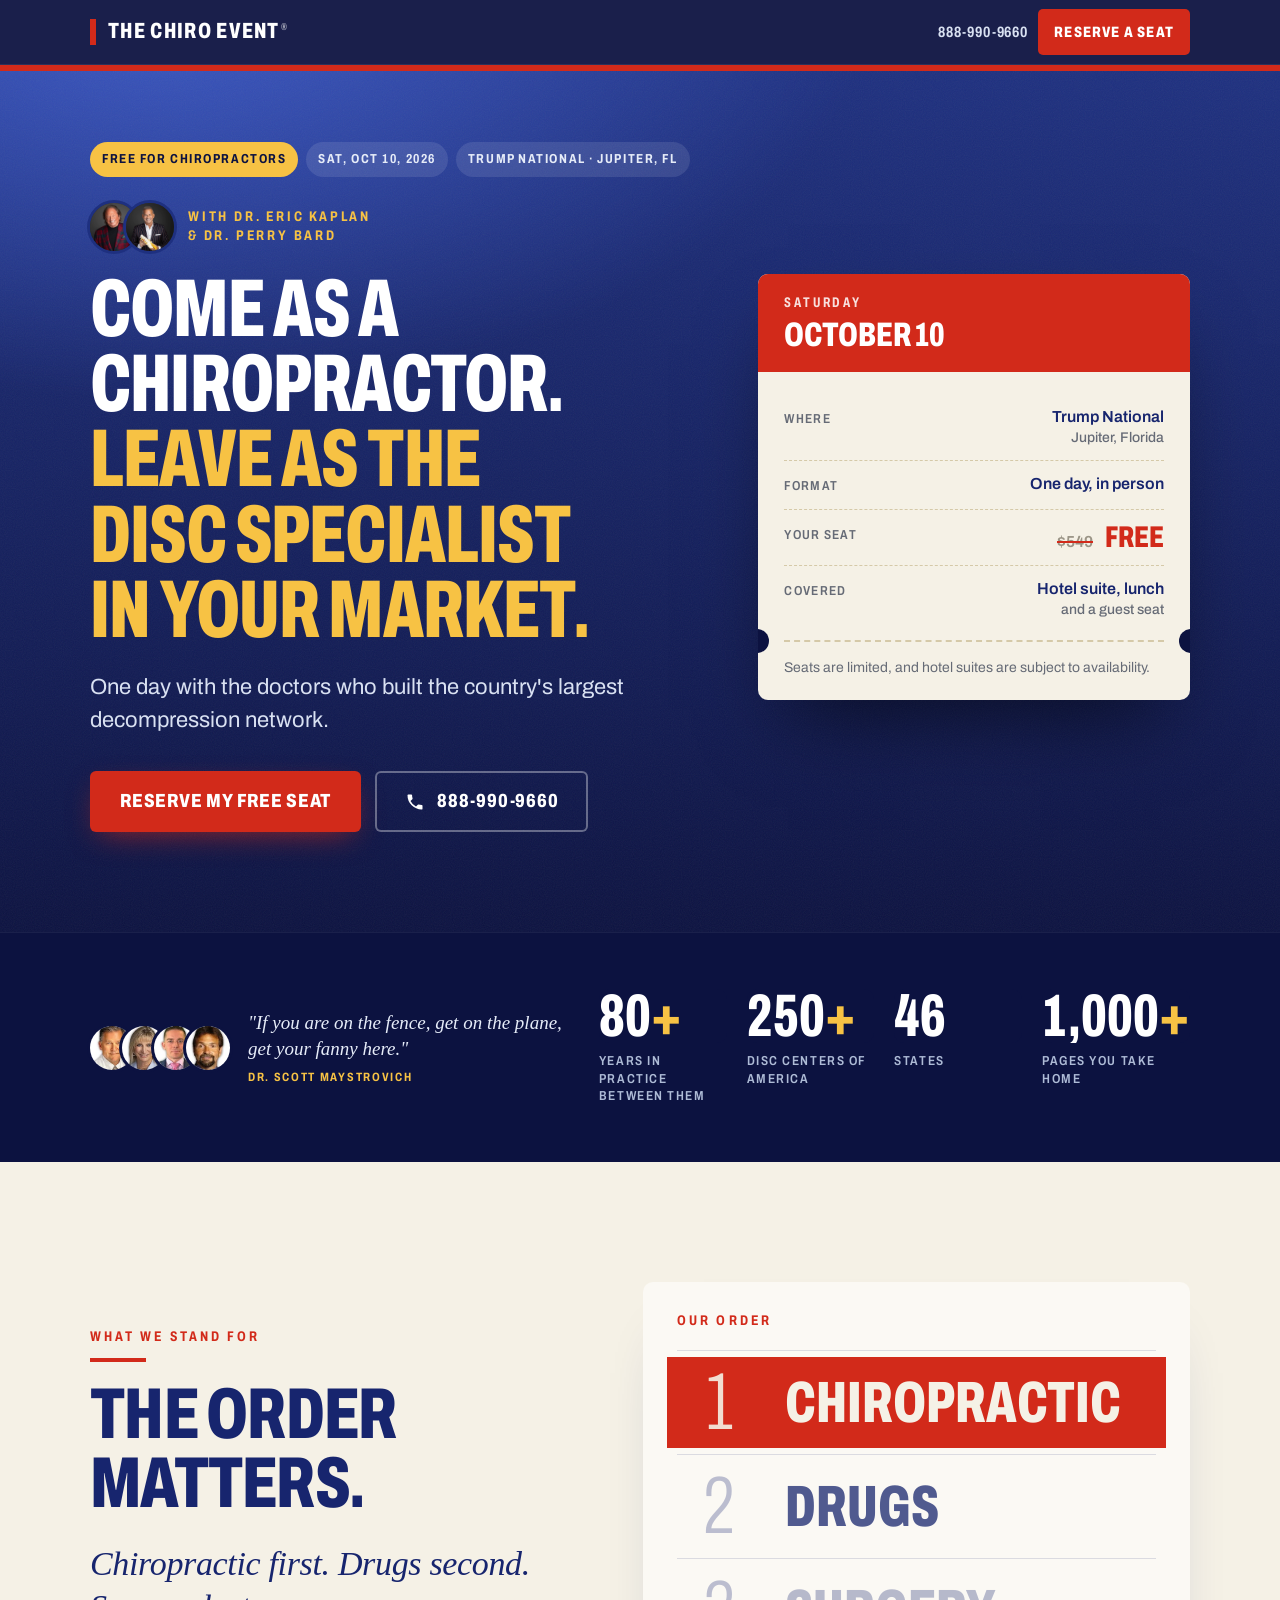
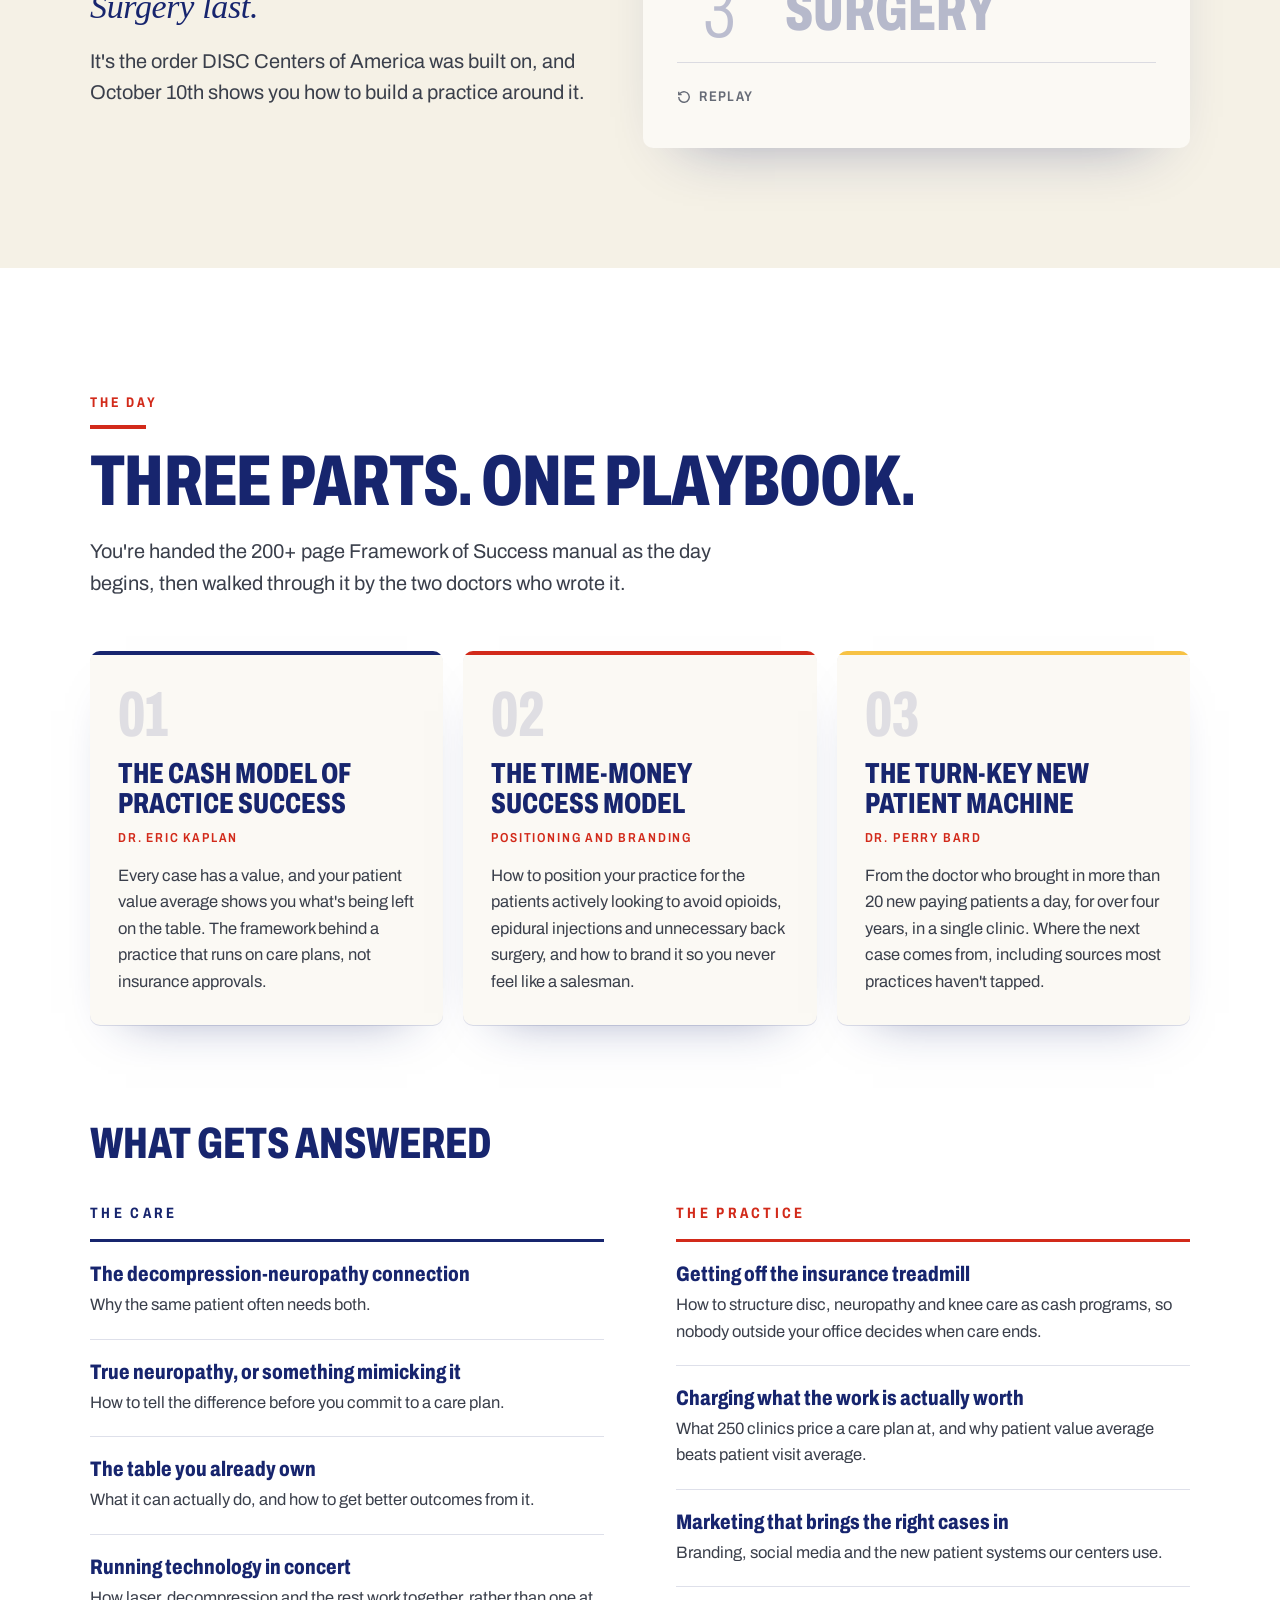
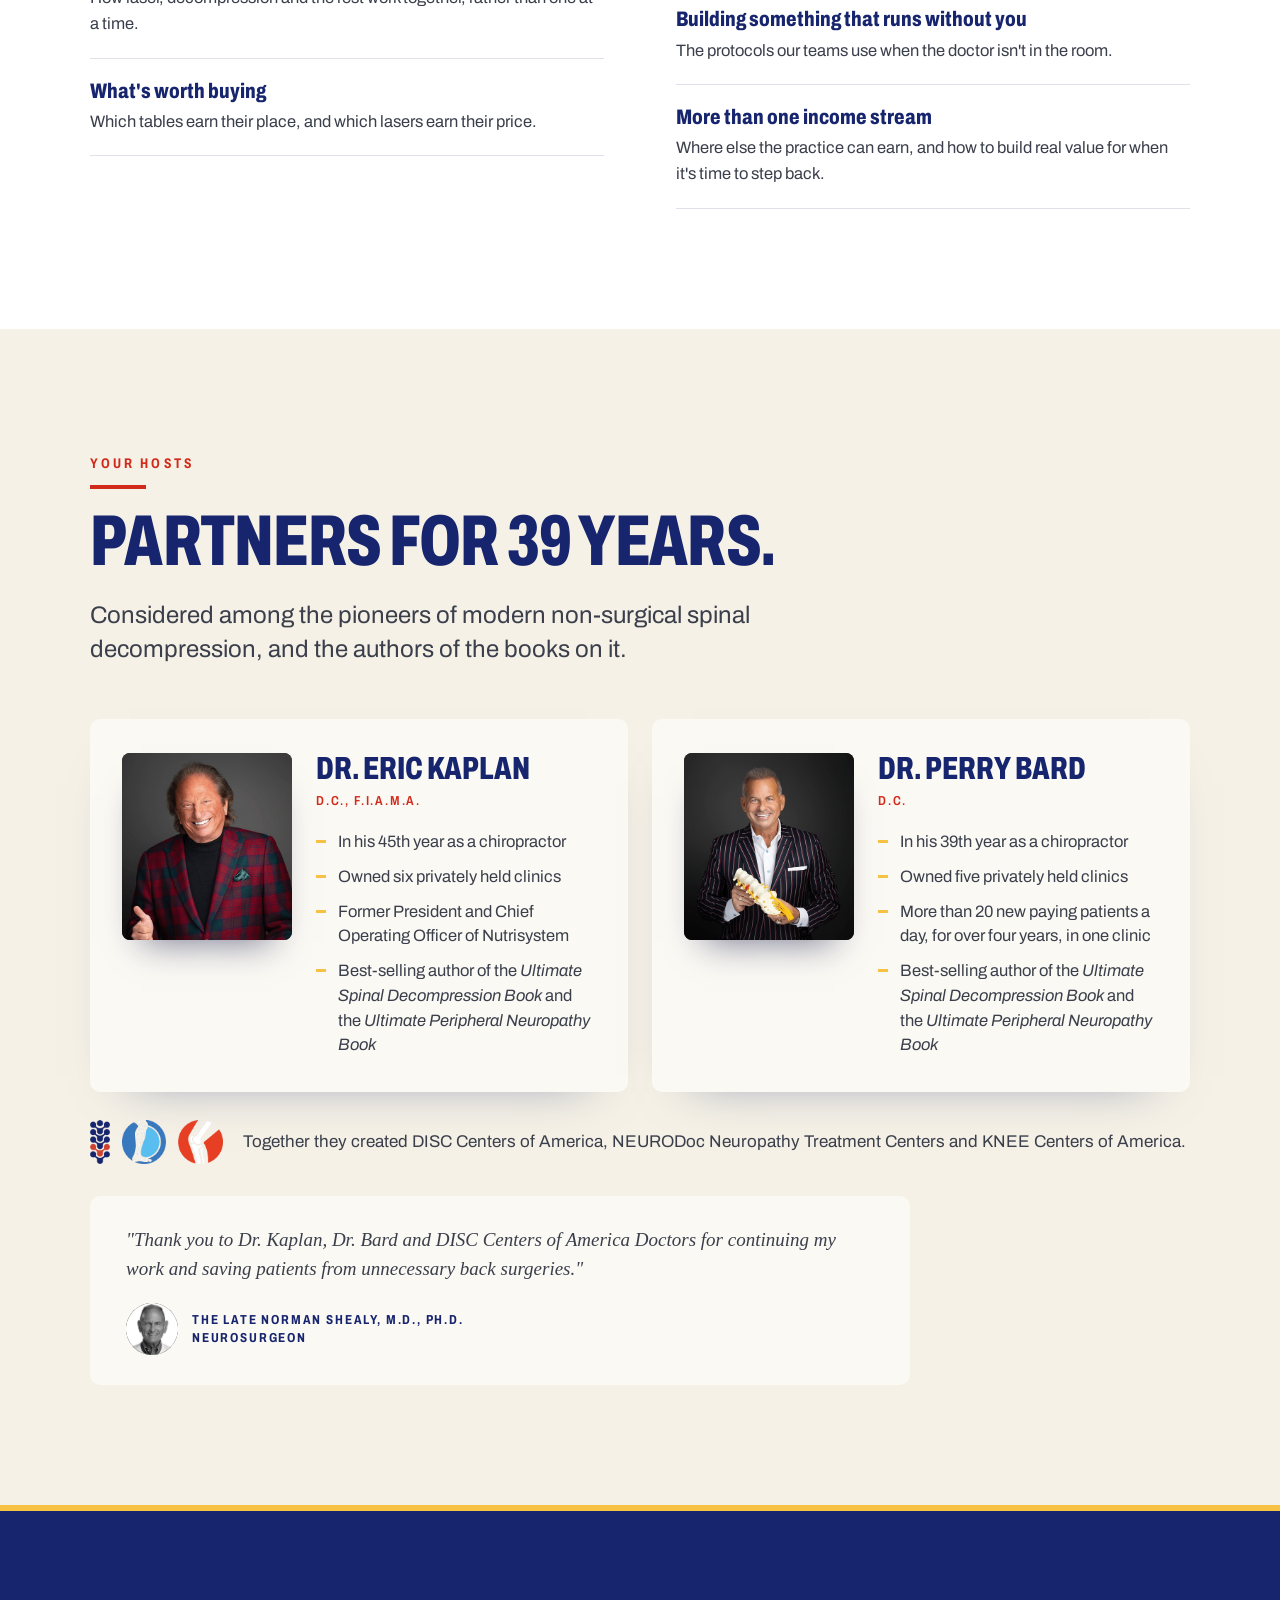
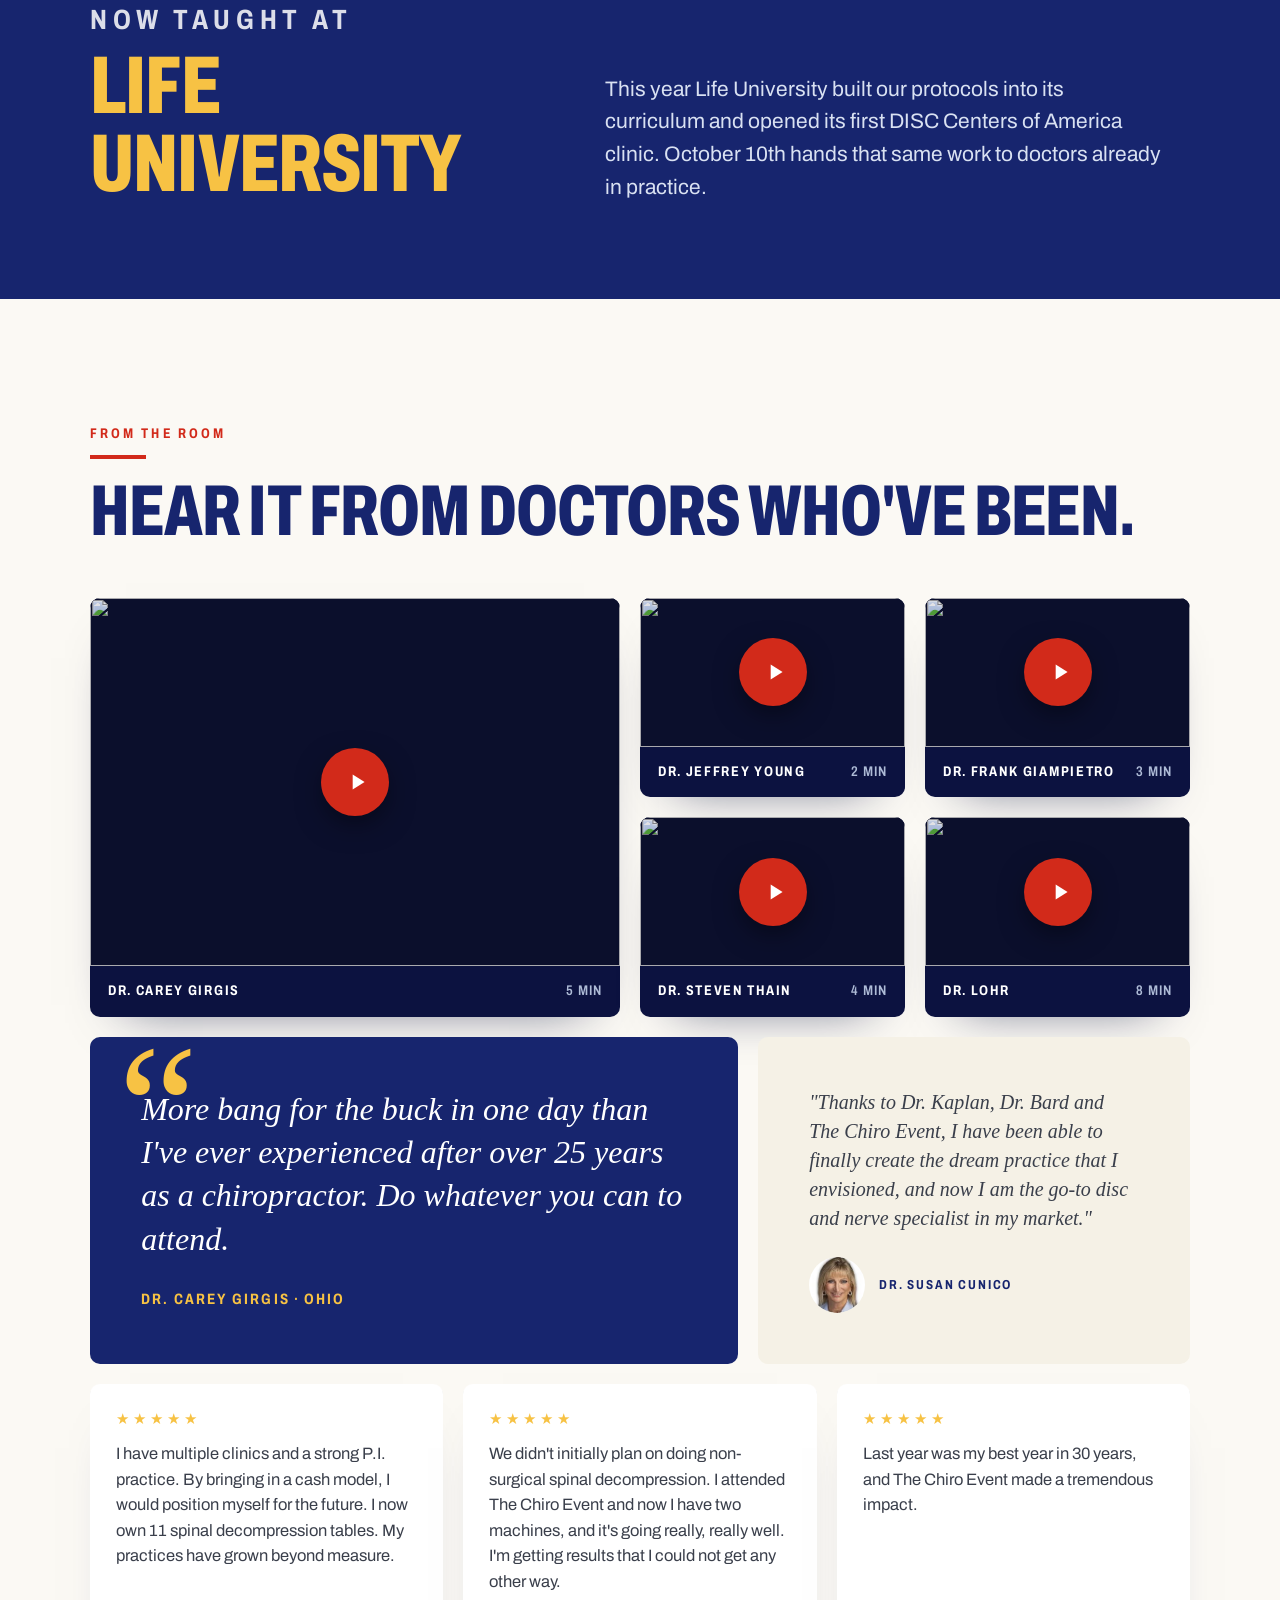
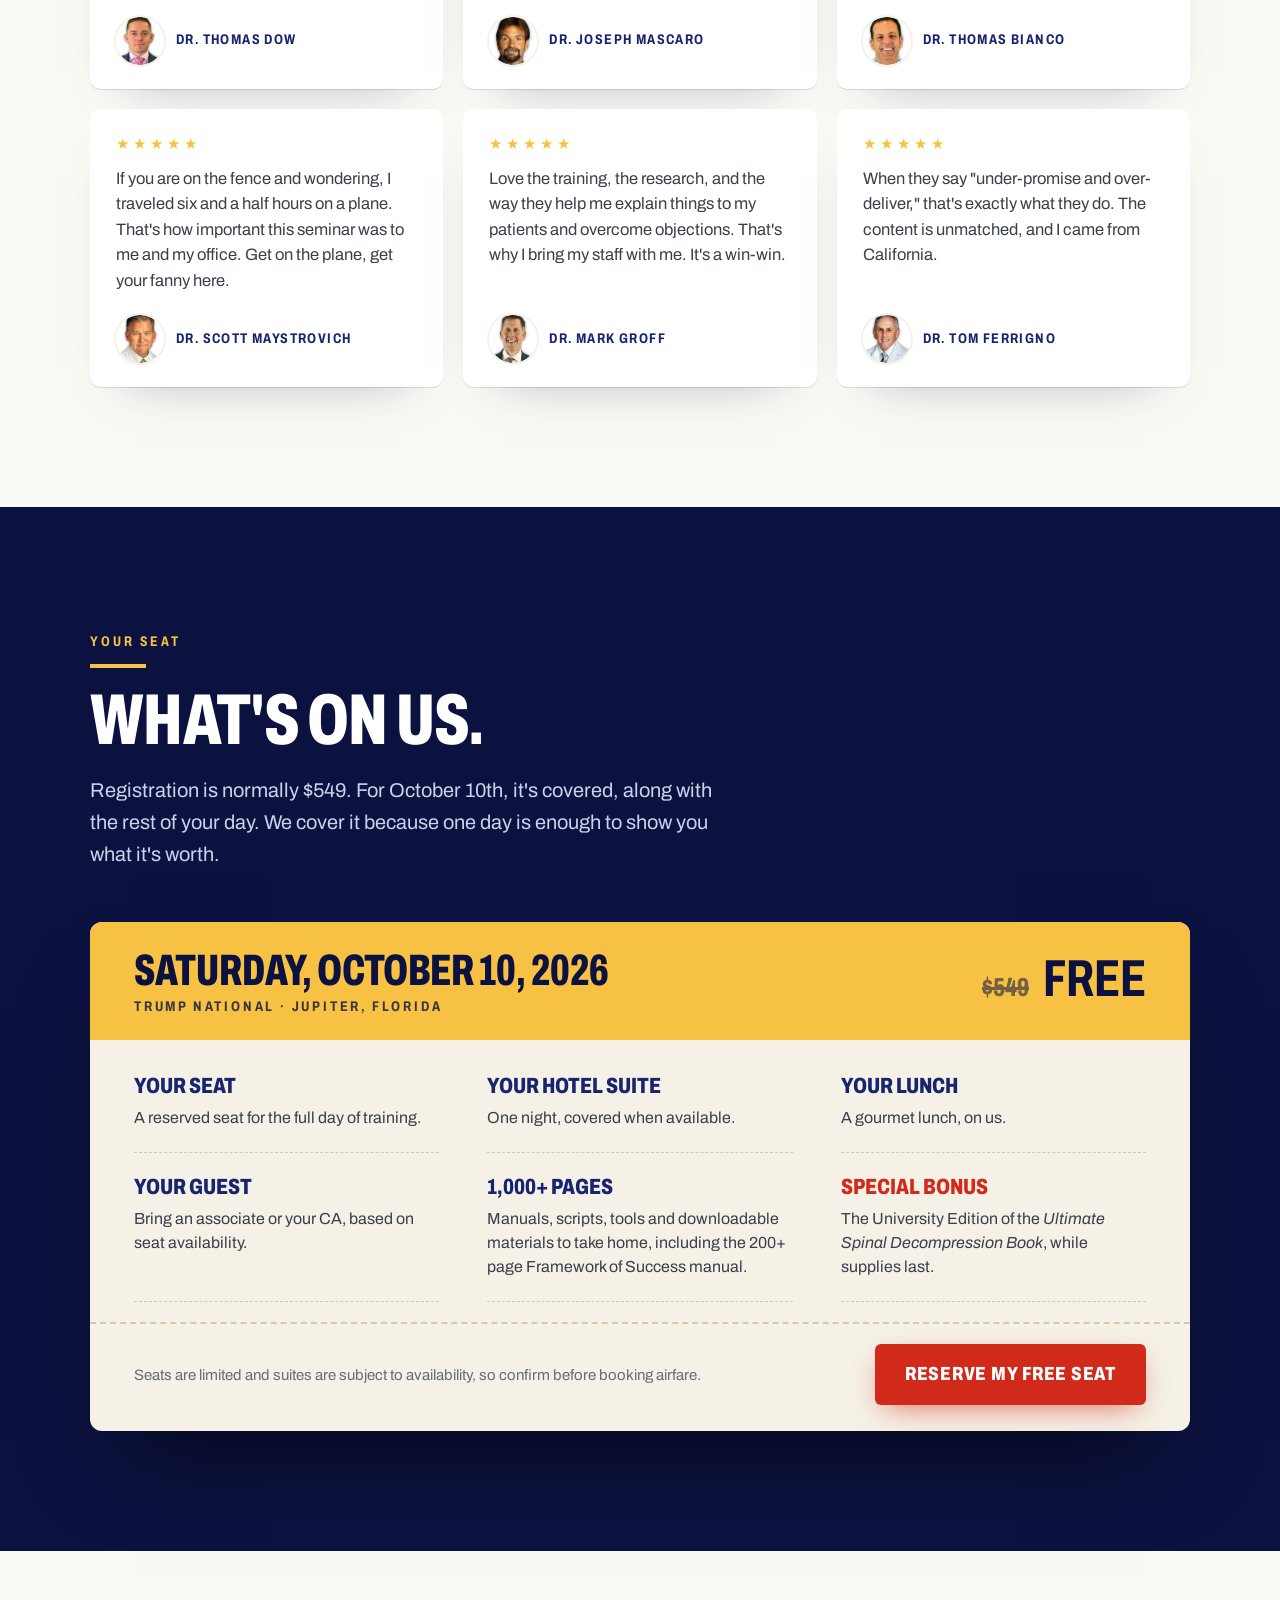
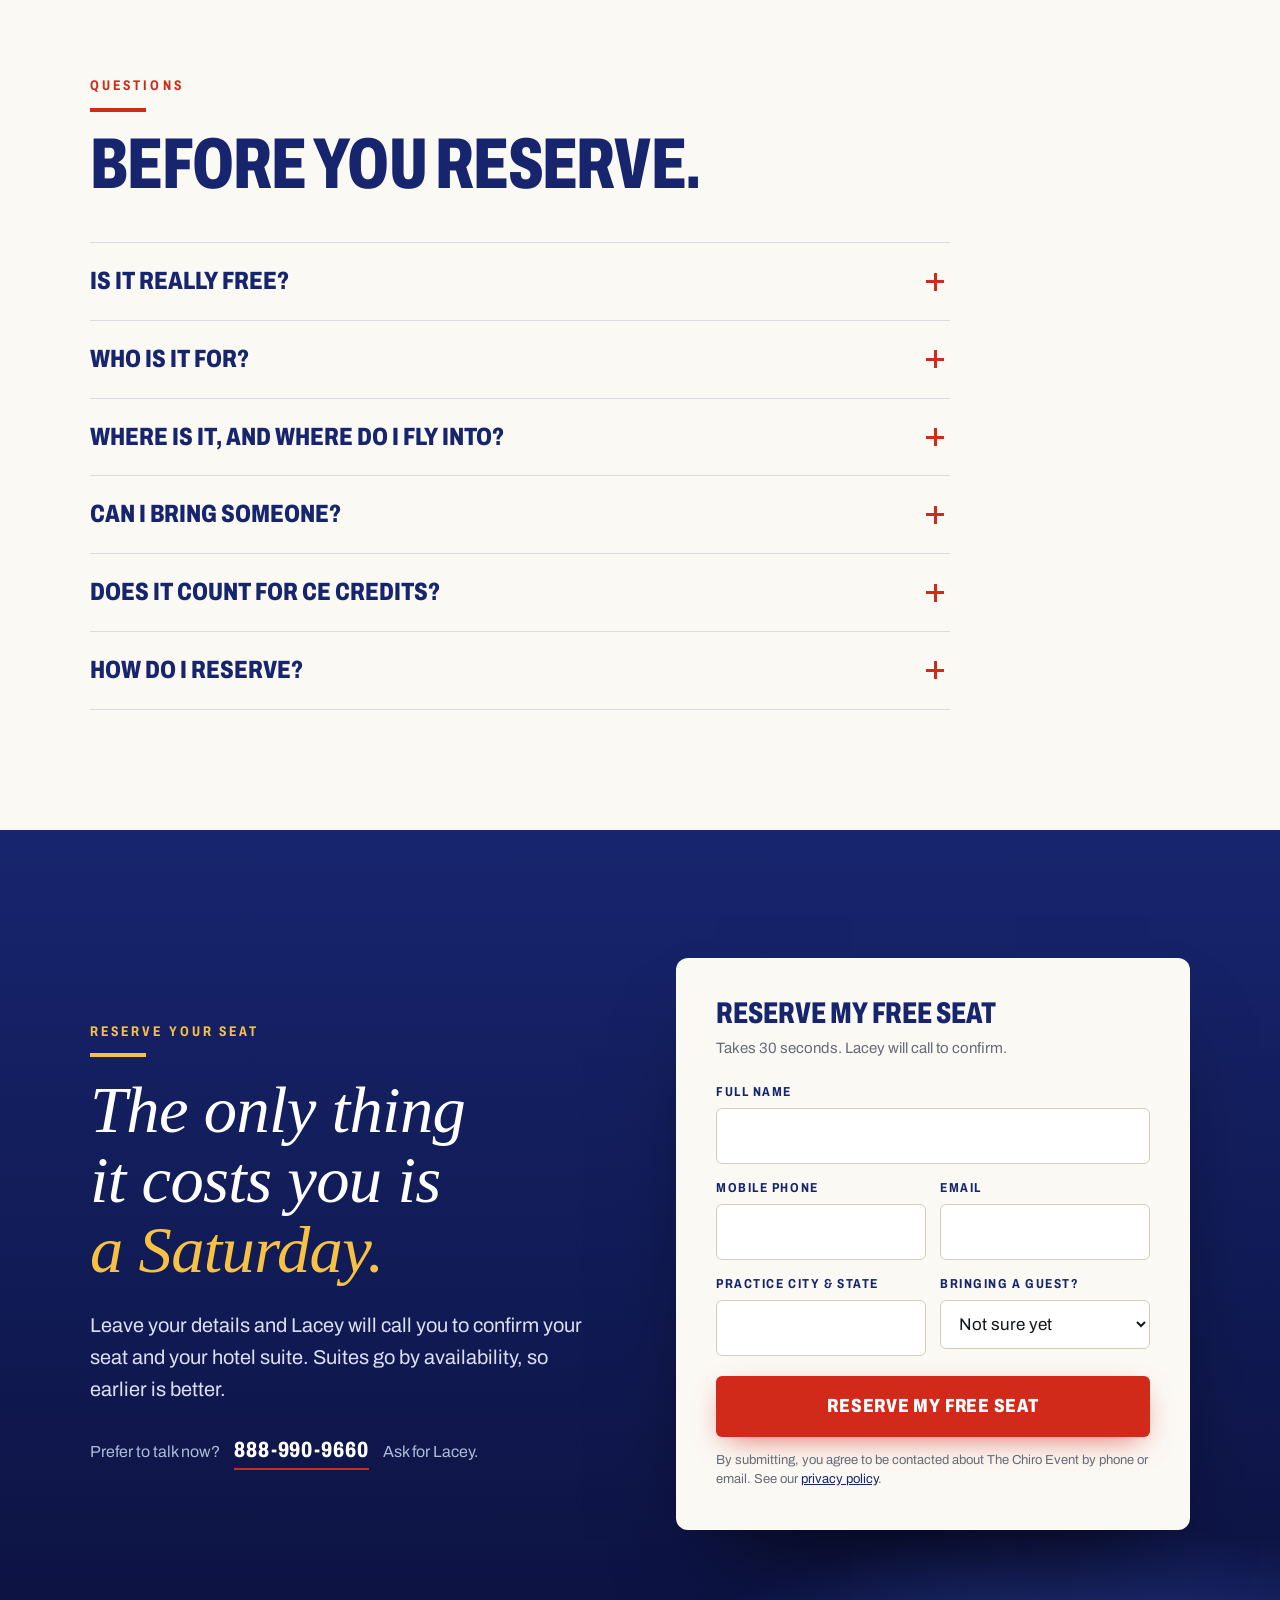
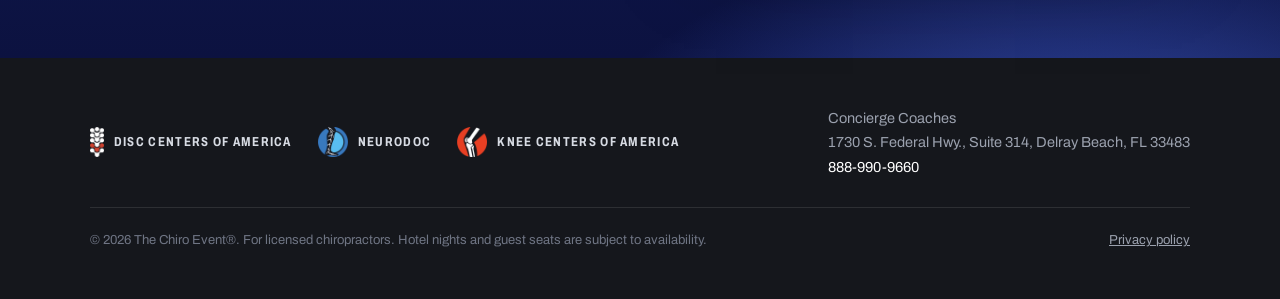
==== b/index.html @ ccac3042 "Add two review versions of The Chiro Event site a/ is a copy of the original event page, b/ is the r" ====
<!DOCTYPE html>
<html lang="en">
<head>
<meta charset="utf-8">
<meta name="viewport" content="width=device-width, initial-scale=1, viewport-fit=cover">
<meta name="robots" content="noindex, nofollow">
<title>The Chiro Event | Free One-Day Training for Chiropractors | October 10, 2026</title>
<meta name="description" content="A free one-day training for chiropractors with Dr. Eric Kaplan and Dr. Perry Bard, the doctors who built the country's largest decompression network. Saturday, October 10, 2026, at Trump National in Jupiter, Florida. Seat, hotel suite and lunch covered.">
<link rel="canonical" href="https://thefreechiroevent.com/">
<meta name="theme-color" content="#17256E">
<link rel="icon" type="image/png" href="assets/favicon.png">
<link rel="apple-touch-icon" href="assets/apple-touch-icon.png">
<meta property="og:type" content="website">
<meta property="og:url" content="https://thefreechiroevent.com/">
<meta property="og:title" content="The Chiro Event | Come as a chiropractor. Leave as the disc specialist in your market.">
<meta property="og:description" content="A free one-day training with Dr. Eric Kaplan and Dr. Perry Bard. Saturday, October 10, 2026, at Trump National in Jupiter, Florida.">
<meta property="og:image" content="https://thefreechiroevent.com/assets/og.jpg">
<meta property="og:image:width" content="1200">
<meta property="og:image:height" content="630">
<meta name="twitter:card" content="summary_large_image">
<script>(function(w,d,s,l,i){w[l]=w[l]||[];w[l].push({'gtm.start':new Date().getTime(),event:'gtm.js'});var f=d.getElementsByTagName(s)[0],j=d.createElement(s),dl=l!='dataLayer'?'&l='+l:'';j.async=true;j.src='https://www.googletagmanager.com/gtm.js?id='+i+dl;f.parentNode.insertBefore(j,f);})(window,document,'script','dataLayer','GTM-PWGPW53K');</script>
<script>!function(f,b,e,v,n,t,s){if(f.fbq)return;n=f.fbq=function(){n.callMethod?n.callMethod.apply(n,arguments):n.queue.push(arguments)};if(!f._fbq)f._fbq=n;n.push=n;n.loaded=!0;n.version='2.0';n.queue=[];t=b.createElement(e);t.async=!0;t.src=v;s=b.getElementsByTagName(e)[0];s.parentNode.insertBefore(t,s)}(window,document,'script','https://connect.facebook.net/en_US/fbevents.js');fbq('init','715430022447219');fbq('track','PageView');</script>
<link rel="preconnect" href="https://fonts.googleapis.com">
<link rel="preconnect" href="https://fonts.gstatic.com" crossorigin>
<link href="https://fonts.googleapis.com/css2?family=Archivo:wdth,wght@62..125,400..900&display=swap" rel="stylesheet">
<script type="application/ld+json">
{
  "@context": "https://schema.org",
  "@type": "EducationEvent",
  "name": "The Chiro Event",
  "description": "A free one-day training for chiropractors on disc, neuropathy and knee care, and the business of running a cash-based practice.",
  "startDate": "2026-10-10",
  "endDate": "2026-10-10",
  "eventAttendanceMode": "https://schema.org/OfflineEventAttendanceMode",
  "eventStatus": "https://schema.org/EventScheduled",
  "isAccessibleForFree": true,
  "location": {"@type": "Place", "name": "Trump National, Jupiter", "address": {"@type": "PostalAddress", "addressLocality": "Jupiter", "addressRegion": "FL", "addressCountry": "US"}},
  "image": "https://thefreechiroevent.com/assets/og.jpg",
  "performer": [{"@type": "Person", "name": "Dr. Eric Kaplan"}, {"@type": "Person", "name": "Dr. Perry Bard"}],
  "organizer": {"@type": "Organization", "name": "Concierge Coaches", "telephone": "+1-888-990-9660", "url": "https://thefreechiroevent.com/"},
  "offers": {"@type": "Offer", "price": "0", "priceCurrency": "USD", "availability": "https://schema.org/LimitedAvailability", "url": "https://thefreechiroevent.com/#reserve"}
}
</script>
<style>
:root{
  --navy:#17256E; --navy-2:#1E3080; --navy-dp:#0C1240; --red:#D22A1A; --red-dp:#A81F12;
  --gold:#F7C244; --cream:#F5F1E6; --paper:#FBF9F4; --ink:#15171C; --ink-2:#3A3F4B; --mute:#666B76;
  --line:rgba(23,37,110,.14); --maxw:1180px; --gut:clamp(20px,4vw,40px);
  --cond:"Archivo",Arial Narrow,Arial,sans-serif; --serif:Georgia,"Times New Roman",serif;
}
*{box-sizing:border-box}
html{scroll-behavior:smooth;-webkit-text-size-adjust:100%}
body{margin:0;background:var(--paper);color:var(--ink);font-family:var(--cond);font-stretch:100%;font-size:17px;line-height:1.6;-webkit-font-smoothing:antialiased;text-rendering:optimizeLegibility}
img{max-width:100%;display:block}
a{color:inherit}
h1,h2,h3,p{margin:0}
h1,h2,h3{text-wrap:balance}
[id]{scroll-margin-top:76px}
.wrap{max-width:var(--maxw);margin:0 auto;padding:0 var(--gut)}
.cond{font-stretch:68%;font-weight:800;letter-spacing:-.01em;text-transform:uppercase;line-height:.95}
.serif{font-family:var(--serif);font-style:italic;font-weight:400;text-transform:none;letter-spacing:-.01em}
.eyebrow{font-stretch:75%;font-weight:700;font-size:14px;letter-spacing:.22em;text-transform:uppercase;color:var(--red);display:inline-flex;flex-direction:column;gap:10px}
.eyebrow::after{content:"";width:56px;height:4px;background:currentColor}
.eyebrow.gold{color:var(--gold)}
.sec{padding:clamp(72px,10vw,120px) 0}
.sec-h{font-size:clamp(40px,6vw,72px);color:var(--navy);margin-top:18px}
.lede{font-size:clamp(18px,1.7vw,20px);color:var(--ink-2);max-width:640px;margin-top:20px}

.btn{display:inline-flex;align-items:center;justify-content:center;gap:12px;text-decoration:none;font-family:var(--cond);font-stretch:78%;font-weight:800;font-size:19px;letter-spacing:.04em;text-transform:uppercase;padding:20px 30px;border-radius:6px;transition:transform .2s ease,background-color .2s ease,box-shadow .2s ease;cursor:pointer;border:0;line-height:1.1}
.btn-red{background:var(--red);color:#fff;box-shadow:0 10px 30px -10px rgba(210,42,26,.7)}
.btn-red:hover{background:var(--red-dp);transform:translateY(-2px)}
.btn-ghost{color:#fff;box-shadow:inset 0 0 0 2px rgba(255,255,255,.35);background:transparent}
.btn-ghost:hover{box-shadow:inset 0 0 0 2px #fff}
.btn svg{width:20px;height:20px;flex:none}

.top{position:sticky;top:0;z-index:40;background:rgba(12,18,64,.94);backdrop-filter:saturate(1.4) blur(10px);-webkit-backdrop-filter:saturate(1.4) blur(10px);border-bottom:1px solid rgba(255,255,255,.08)}
.top .wrap{display:flex;align-items:center;justify-content:space-between;height:64px;gap:12px}
.mark{display:flex;align-items:center;gap:12px;text-decoration:none;color:#fff;font-stretch:70%;font-weight:800;font-size:22px;letter-spacing:.06em;white-space:nowrap}
.mark sup{font-size:10px;font-weight:600;opacity:.7;margin-left:1px;vertical-align:super}
.mark .bar{width:6px;height:26px;background:var(--red)}
.top-actions{display:flex;align-items:center;gap:10px}
.top-tel{display:none;align-items:center;gap:8px;text-decoration:none;color:#D9E1F2;font-stretch:78%;font-weight:700;font-size:15px;letter-spacing:.06em}
.top-tel:hover{color:#fff}
@media (min-width:760px){.top-tel{display:inline-flex}}
.top-cta{text-decoration:none;color:#fff;background:var(--red);font-stretch:75%;font-weight:800;font-size:15px;letter-spacing:.08em;text-transform:uppercase;padding:11px 16px;border-radius:5px;white-space:nowrap}
.top-cta:hover{background:var(--red-dp)}

.hero{position:relative;overflow:hidden;background:radial-gradient(1200px 700px at 12% -10%,#3E5BC8 0,rgba(62,91,200,0) 60%),linear-gradient(180deg,var(--navy-2),var(--navy-dp));color:#fff;padding:clamp(40px,6vw,88px) 0 clamp(56px,8vw,100px)}
.hero::before{content:"";position:absolute;inset:0;opacity:.07;background-image:url("data:image/svg+xml,%3Csvg xmlns='http://www.w3.org/2000/svg' width='180' height='180'%3E%3Cfilter id='n'%3E%3CfeTurbulence type='fractalNoise' baseFrequency='.9' numOctaves='2' stitchTiles='stitch'/%3E%3C/filter%3E%3Crect width='100%25' height='100%25' filter='url(%23n)'/%3E%3C/svg%3E");pointer-events:none}
.hero::after{content:"";position:absolute;left:0;right:0;top:0;height:6px;background:var(--red)}
.hero .wrap{position:relative;display:grid;gap:clamp(36px,5vw,64px);grid-template-columns:1fr}
@media (min-width:980px){.hero .wrap{grid-template-columns:1.4fr 1fr;align-items:center}}
.chips{display:flex;flex-wrap:wrap;gap:8px}
.chip{font-stretch:78%;font-weight:700;font-size:13px;letter-spacing:.12em;text-transform:uppercase;padding:7px 12px;border-radius:999px;background:rgba(255,255,255,.1);color:#E6ECF8;white-space:nowrap}
.chip.free{background:var(--gold);color:var(--navy-dp)}
.hosts{display:flex;align-items:center;gap:14px;margin-top:26px}
.hosts .faces{display:flex}
.hosts .faces img{width:48px;height:48px;border-radius:50%;object-fit:cover;object-position:50% 12%;box-shadow:0 0 0 3px var(--navy-2);background:#2B2E35}
.hosts .faces img+img{margin-left:-12px}
.hosts span{font-stretch:75%;font-weight:700;font-size:14px;letter-spacing:.2em;text-transform:uppercase;color:var(--gold);line-height:1.35}
.hero h1{font-size:clamp(44px,6.4vw,86px);margin-top:20px;line-height:.92;font-stretch:62%}
.hero h1 .gold{color:var(--gold);display:block}
.hero .sub{font-size:clamp(18px,1.9vw,22px);line-height:1.5;color:#D9E1F2;max-width:560px;margin-top:24px}
.hero .ctas{display:flex;flex-wrap:wrap;gap:14px;margin-top:34px}
.hero .ctas .btn{flex:1 1 100%}
@media (min-width:560px){.hero .ctas .btn{flex:0 0 auto}}

.ticket{position:relative;background:var(--cream);color:var(--ink);border-radius:10px;box-shadow:0 40px 80px -30px rgba(0,0,0,.6);overflow:hidden}
.ticket .band{background:var(--red);color:#fff;padding:22px 26px 20px;display:flex;justify-content:space-between;align-items:flex-end;gap:12px}
.ticket .band .d{font-stretch:68%;font-weight:800;font-size:34px;line-height:1;text-transform:uppercase}
.ticket .band .d span{display:block;font-size:14px;letter-spacing:.2em;font-weight:700;opacity:.85;margin-bottom:8px}
.ticket .band .cd{text-align:right;font-stretch:75%;font-weight:700;font-size:13px;letter-spacing:.14em;text-transform:uppercase;line-height:1.3;white-space:nowrap}
.ticket .band .cd b{display:block;font-size:34px;letter-spacing:0;font-weight:800;font-stretch:68%;line-height:1}
.ticket .body{padding:22px 26px 8px;margin:0}
.ticket .row{display:flex;justify-content:space-between;gap:16px;padding:12px 0;border-bottom:1px dashed #D5C9A8;font-size:16px}
.ticket .row:last-child{border-bottom:0}
.ticket .row dt{color:var(--mute);font-stretch:80%;font-weight:600;text-transform:uppercase;letter-spacing:.1em;font-size:13px;padding-top:3px}
.ticket .row dd{margin:0;text-align:right;font-weight:600;color:var(--navy);line-height:1.4}
.ticket .row dd small{display:block;font-weight:500;color:var(--mute);font-size:14px}
.ticket .price{display:flex;align-items:baseline;justify-content:flex-end;gap:12px}
.ticket .price s{color:#9A9486;font-weight:600;text-decoration-thickness:2px;text-decoration-color:var(--red)}
.ticket .price strong{font-stretch:68%;font-weight:800;font-size:30px;text-transform:uppercase;color:var(--red);line-height:1}
.ticket .perf{position:relative;height:0;border-top:2px dashed #D5C9A8;margin:0 26px}
.ticket .perf::before,.ticket .perf::after{content:"";position:absolute;top:-13px;width:24px;height:24px;border-radius:50%;background:var(--navy-dp)}
.ticket .perf::before{left:-39px}.ticket .perf::after{right:-39px}
.ticket .foot{padding:16px 26px 22px;font-size:14px;color:var(--mute);line-height:1.45}

.proofbar{background:var(--navy-dp);color:#fff;padding:clamp(40px,5vw,56px) 0;border-top:1px solid rgba(255,255,255,.06)}
.proofbar .wrap{display:grid;gap:36px;grid-template-columns:1fr;align-items:center}
@media (min-width:980px){.proofbar .wrap{grid-template-columns:1fr 1.25fr}}
.pb-q{display:flex;align-items:center;gap:18px}
.pb-q .faces{display:flex;flex:none}
.pb-q .faces img{width:44px;height:44px;border-radius:50%;object-fit:cover;box-shadow:0 0 0 3px var(--navy-dp);background:#fff}
.pb-q .faces img+img{margin-left:-12px}
.pb-q p{font-family:var(--serif);font-style:italic;font-size:19px;line-height:1.4;color:#E6ECF8}
.pb-q p span{display:block;margin-top:6px;font-family:var(--cond);font-style:normal;font-stretch:78%;font-weight:700;font-size:12px;letter-spacing:.14em;text-transform:uppercase;color:var(--gold)}
.pb-stats{display:grid;grid-template-columns:repeat(2,1fr);gap:22px 20px}
@media (min-width:640px){.pb-stats{grid-template-columns:repeat(4,1fr)}}
.stat .v{font-stretch:62%;font-weight:800;font-size:clamp(44px,5vw,60px);line-height:.9;color:#fff;font-variant-numeric:tabular-nums}
.stat .v em{font-style:normal;color:var(--gold)}
.stat .k{margin-top:10px;font-stretch:80%;font-weight:600;font-size:13px;letter-spacing:.12em;text-transform:uppercase;color:#AEBBD6;line-height:1.35}

.order{background:var(--cream)}
.order .wrap{display:grid;gap:56px;grid-template-columns:1fr}
@media (min-width:980px){.order .wrap{grid-template-columns:1fr 1.1fr;align-items:center}}
.order .motto{font-size:clamp(26px,2.8vw,34px);line-height:1.25;color:var(--navy);margin-top:26px;max-width:520px}
.order .after{font-size:clamp(18px,1.7vw,20px);line-height:1.55;color:var(--ink-2);margin-top:18px;max-width:500px}
.rank{--rh:clamp(76px,9vw,104px);background:var(--paper);border-radius:10px;padding:28px clamp(18px,3vw,34px) 34px;box-shadow:0 30px 60px -40px rgba(23,37,110,.45)}
.rank-lbl{position:relative;height:22px;font-stretch:75%;font-weight:700;font-size:14px;letter-spacing:.22em;text-transform:uppercase;color:var(--red)}
.rank-lbl span{position:absolute;left:0;top:0;transition:opacity .35s ease,transform .45s cubic-bezier(.2,.8,.2,1)}
.rank-lbl .b{opacity:0;transform:translateY(14px)}
.rank.sorted .rank-lbl .a{opacity:0;transform:translateY(-14px)}
.rank.sorted .rank-lbl .b{opacity:1;transform:none}
.rank-list{position:relative;height:calc(var(--rh) * 3);margin-top:18px;border-top:1px solid var(--line)}
.rank-list .slot{position:absolute;left:0;right:0;height:var(--rh);border-bottom:1px solid var(--line);display:flex;align-items:center}
.rank-list .slot:nth-child(1){top:0}.rank-list .slot:nth-child(2){top:var(--rh)}.rank-list .slot:nth-child(3){top:calc(var(--rh)*2)}
.rank-list .n{width:clamp(56px,7vw,84px);font-stretch:62%;font-weight:300;font-size:calc(var(--rh)*.78);color:rgba(23,37,110,.28);line-height:1;text-align:center;position:relative;z-index:2;transition:color .3s ease .15s}
.rank-list .hl{position:absolute;inset:6px -10px;background:var(--red);transform:scaleX(0);transform-origin:left;transition:transform .5s cubic-bezier(.7,0,.2,1)}
.rank.sorted .hl{transform:scaleX(1);transition-delay:1.15s}
.rank.sorted .slot:first-child .n{color:rgba(245,241,230,.9);transition-delay:1.3s}
.rank-list .w{position:absolute;left:clamp(72px,9vw,108px);top:0;height:var(--rh);display:flex;align-items:center;font-stretch:66%;font-weight:800;font-size:calc(var(--rh)*.56);text-transform:uppercase;color:var(--navy);line-height:1;z-index:3;white-space:nowrap}
.w.chiro{transform:translateY(calc(var(--rh)*2))}
.w.drugs{transform:translateY(var(--rh))}
.rank.sorted .w.surgery{animation:surgery 1.2s cubic-bezier(.6,0,.2,1) forwards}
.rank.sorted .w.chiro{animation:chiro 1.2s cubic-bezier(.7,0,.2,1) forwards;color:var(--cream);transition:color .2s ease 1.6s}
.rank.sorted .w.drugs{animation:drugs 1.2s ease forwards}
@keyframes surgery{0%{transform:translate(0,0);opacity:1}35%{transform:translate(110%,0);opacity:0}60%{transform:translate(70%,calc(var(--rh)*2));opacity:0}100%{transform:translate(0,calc(var(--rh)*2));opacity:.3}}
@keyframes chiro{0%,15%{transform:translateY(calc(var(--rh)*2))}100%{transform:translateY(0)}}
@keyframes drugs{0%{transform:translateY(var(--rh));opacity:1}45%{opacity:.15}100%{transform:translateY(var(--rh));opacity:.75}}
.rank .replay{margin-top:18px;background:none;border:0;padding:6px 0;font:inherit;font-stretch:80%;font-weight:600;font-size:14px;letter-spacing:.1em;text-transform:uppercase;color:var(--mute);cursor:pointer;display:inline-flex;gap:8px;align-items:center}
.rank .replay:hover{color:var(--navy)}

.day{background:#fff}
.day .cards{display:grid;gap:20px;margin-top:52px;grid-template-columns:1fr}
@media (min-width:900px){.day .cards{grid-template-columns:repeat(3,1fr)}}
.card{background:var(--paper);border-radius:10px;padding:32px 28px 30px;box-shadow:0 1px 0 var(--line),0 24px 50px -36px rgba(23,37,110,.5);position:relative;overflow:hidden}
.card::before{content:"";position:absolute;left:0;top:0;right:0;height:4px;background:var(--navy)}
.card:nth-child(2)::before{background:var(--red)}
.card:nth-child(3)::before{background:var(--gold)}
.card .no{font-stretch:62%;font-weight:800;font-size:64px;line-height:1;color:rgba(23,37,110,.12)}
.card h3{font-stretch:70%;font-weight:800;font-size:29px;line-height:1.02;text-transform:uppercase;color:var(--navy);margin-top:12px}
.card .by{margin-top:10px;font-stretch:80%;font-weight:600;font-size:13px;letter-spacing:.14em;text-transform:uppercase;color:var(--red)}
.card p{margin-top:14px;color:var(--ink-2);font-size:16.5px}
.sub-h{margin-top:clamp(64px,8vw,96px);font-stretch:70%;font-weight:800;font-size:clamp(30px,3.6vw,44px);text-transform:uppercase;color:var(--navy);line-height:1}
.cols{display:grid;gap:44px;margin-top:36px;grid-template-columns:1fr}
@media (min-width:900px){.cols{grid-template-columns:1fr 1fr;gap:72px}}
.col h3{font-stretch:75%;font-weight:700;font-size:15px;letter-spacing:.22em;color:var(--navy);text-transform:uppercase;padding-bottom:14px;border-bottom:3px solid var(--navy)}
.col.biz h3{color:var(--red);border-color:var(--red)}
.col ul{list-style:none;margin:0;padding:0}
.col li{padding:20px 0;border-bottom:1px solid var(--line)}
.col li b{display:block;font-stretch:78%;font-weight:800;font-size:21px;line-height:1.15;color:var(--navy)}
.col li span{display:block;margin-top:6px;color:var(--ink-2);font-size:16.5px}

.docs{background:var(--cream)}
.docs .pioneer{font-size:clamp(20px,2vw,24px);color:var(--ink-2);margin-top:22px;max-width:680px;line-height:1.45}
.docs .grid{display:grid;gap:24px;margin-top:52px;grid-template-columns:1fr}
@media (min-width:900px){.docs .grid{grid-template-columns:1fr 1fr}}
.doc{background:var(--paper);border-radius:10px;padding:30px 26px;display:grid;grid-template-columns:1fr;gap:20px;align-items:start;box-shadow:0 24px 50px -40px rgba(23,37,110,.55)}
@media (min-width:560px){.doc{grid-template-columns:auto 1fr;gap:24px;padding:34px 32px}}
.doc .ph{width:min(200px,62%);aspect-ratio:480/528;border-radius:8px;overflow:hidden;background:#2B2E35;box-shadow:0 22px 34px -20px rgba(12,18,64,.55)}
@media (min-width:560px){.doc .ph{width:170px}}
.doc .ph img{width:100%;height:100%;object-fit:cover;object-position:50% 18%}
.doc h3{font-stretch:70%;font-weight:800;font-size:32px;text-transform:uppercase;color:var(--navy);line-height:1}
.doc .cred{margin-top:6px;font-stretch:80%;font-weight:600;font-size:13px;letter-spacing:.14em;text-transform:uppercase;color:var(--red)}
.doc ul{margin:18px 0 0;padding:0;list-style:none}
.doc li{position:relative;padding-left:22px;margin-top:10px;color:var(--ink-2);font-size:16.5px;line-height:1.5}
.doc li::before{content:"";position:absolute;left:0;top:.62em;width:10px;height:3px;background:var(--gold)}
.docs .together{margin-top:28px;display:flex;align-items:center;gap:20px;flex-wrap:wrap;font-size:17px;color:var(--ink-2)}
.docs .together .icons{display:flex;gap:12px}
.docs .together .icons img{height:44px;width:auto}
.shealy{margin:32px 0 0;background:var(--paper);border-radius:10px;padding:26px 24px;max-width:820px;display:flex;flex-direction:column;gap:20px}
@media (min-width:760px){.shealy{padding:30px 36px}}
.shealy p{font-family:var(--serif);font-style:italic;font-size:19px;line-height:1.5;color:var(--ink-2)}
.shealy figcaption{display:flex;align-items:center;gap:14px}
.shealy img{width:52px;height:52px;border-radius:50%;object-fit:cover;filter:grayscale(1)}
.shealy .who{font-stretch:78%;font-weight:700;font-size:13px;letter-spacing:.14em;text-transform:uppercase;color:var(--navy);line-height:1.4}

.life{background:var(--navy);color:#fff;padding:clamp(64px,8vw,96px) 0;position:relative;overflow:hidden;border-top:6px solid var(--gold)}
.life .wrap{display:grid;gap:28px;grid-template-columns:1fr}
@media (min-width:900px){.life .wrap{grid-template-columns:1fr 1.2fr;align-items:end}}
.life h2{font-size:clamp(44px,6.4vw,84px);color:var(--gold)}
.life h2 small{display:block;font-size:.34em;letter-spacing:.2em;font-weight:700;font-stretch:78%;color:#fff;opacity:.85;margin-bottom:14px}
.life p{font-size:clamp(18px,1.8vw,21px);line-height:1.55;color:#D9E1F2;max-width:560px}

.proof{background:var(--paper)}
.vids{display:grid;gap:20px;margin-top:52px;grid-template-columns:1fr}
@media (min-width:760px){.vids{grid-template-columns:repeat(2,1fr)}}
@media (min-width:1080px){.vids{grid-template-columns:2fr 1fr 1fr}.vids .v:first-child{grid-row:span 2}}
.v{position:relative;margin:0;border-radius:10px;overflow:hidden;background:var(--navy-dp);box-shadow:0 24px 50px -36px rgba(12,18,64,.7)}
.v .frame{position:relative;aspect-ratio:16/9;background:#0b0f2c}
.vids .v:first-child .frame{aspect-ratio:auto;height:100%;min-height:220px}
@media (min-width:1080px){.vids .v:first-child{display:flex;flex-direction:column}.vids .v:first-child .frame{flex:1}}
.v button{position:absolute;inset:0;width:100%;height:100%;border:0;padding:0;cursor:pointer;background:none}
.v button img{width:100%;height:100%;object-fit:cover;transition:transform .5s ease,opacity .3s ease;opacity:.88}
.v button:hover img{transform:scale(1.03);opacity:1}
.v .play{position:absolute;left:50%;top:50%;width:68px;height:68px;margin:-34px 0 0 -34px;border-radius:50%;background:var(--red);box-shadow:0 10px 30px -6px rgba(0,0,0,.6);display:flex;align-items:center;justify-content:center;transition:transform .2s ease}
.v button:hover .play{transform:scale(1.08)}
.v .play svg{width:26px;height:26px;margin-left:4px;fill:#fff}
.v iframe{position:absolute;inset:0;width:100%;height:100%;border:0}
.v figcaption{display:flex;justify-content:space-between;align-items:center;gap:10px;padding:14px 18px;color:#fff;font-stretch:78%;font-weight:700;font-size:14px;letter-spacing:.12em;text-transform:uppercase}
.v figcaption span{color:#AEBBD6;font-weight:600;letter-spacing:.08em}
.qgrid{display:grid;gap:20px;margin-top:20px;grid-template-columns:1fr}
@media (min-width:900px){.qgrid{grid-template-columns:1.5fr 1fr}}
.quote{border-radius:10px;padding:clamp(34px,4vw,52px);position:relative;margin:0}
.quote.big{background:var(--navy);color:#fff;padding-top:72px}
.quote.big::before{content:"\201C";position:absolute;top:-4px;left:28px;font-family:var(--serif);font-size:140px;line-height:1;color:var(--gold)}
@media (min-width:760px){.quote.big{padding-top:clamp(34px,4vw,52px)}.quote.big::before{top:-18px;font-size:180px}}
.quote.big p{font-family:var(--serif);font-style:italic;font-size:clamp(24px,2.6vw,32px);line-height:1.35;position:relative}
.quote .who{margin-top:26px;font-stretch:78%;font-weight:700;font-size:15px;letter-spacing:.14em;text-transform:uppercase;color:var(--gold)}
.quote.small{background:var(--cream);color:var(--ink);display:flex;flex-direction:column;justify-content:space-between;gap:24px}
.quote.small p{font-family:var(--serif);font-style:italic;font-size:20px;line-height:1.45;color:var(--ink-2)}
.quote.small .by{display:flex;align-items:center;gap:14px}
.quote.small img{width:56px;height:56px;border-radius:50%;object-fit:cover}
.quote.small .who{margin:0;color:var(--navy);font-size:13px;line-height:1.4}
.tgrid{display:grid;gap:20px;margin-top:20px;grid-template-columns:1fr}
@media (min-width:760px){.tgrid{grid-template-columns:1fr 1fr}}
@media (min-width:1080px){.tgrid{grid-template-columns:repeat(3,1fr)}}
.t{background:#fff;border-radius:10px;padding:28px 26px 24px;box-shadow:0 1px 0 var(--line),0 24px 50px -40px rgba(23,37,110,.5);display:flex;flex-direction:column;justify-content:space-between;gap:22px;margin:0}
.t .stars{color:var(--gold);letter-spacing:4px;font-size:15px;line-height:1}
.t p{margin-top:14px;font-size:16.5px;line-height:1.55;color:var(--ink-2)}
.t figcaption{display:flex;align-items:center;gap:12px}
.t img{width:48px;height:48px;border-radius:50%;object-fit:cover;box-shadow:0 0 0 2px var(--cream)}
.t .nm{font-stretch:78%;font-weight:700;font-size:14px;letter-spacing:.1em;text-transform:uppercase;color:var(--navy)}

.covered{background:var(--navy-dp);color:#fff}
.covered .sec-h{color:#fff}
.covered .lede{color:#C9D3EA}
.tk{margin-top:52px;background:var(--cream);color:var(--ink);border-radius:12px;overflow:hidden;box-shadow:0 50px 90px -40px rgba(0,0,0,.7)}
.tk-top{background:var(--gold);padding:26px clamp(24px,4vw,44px);display:flex;flex-wrap:wrap;justify-content:space-between;align-items:center;gap:16px;color:var(--navy-dp)}
.tk-top .d{font-stretch:66%;font-weight:800;font-size:clamp(30px,4vw,44px);text-transform:uppercase;line-height:1}
.tk-top .d span{display:block;font-size:14px;letter-spacing:.2em;font-weight:700;font-stretch:78%;opacity:.8;margin-top:8px}
.tk-top .p{display:flex;align-items:baseline;gap:14px;font-stretch:70%;font-weight:800;text-transform:uppercase}
.tk-top .p s{font-size:26px;opacity:.55;text-decoration-thickness:3px}
.tk-top .p b{font-size:clamp(36px,4.6vw,52px);line-height:1}
.tk-grid{display:grid;grid-template-columns:1fr;padding:12px clamp(24px,4vw,44px) 20px}
@media (min-width:760px){.tk-grid{grid-template-columns:1fr 1fr;column-gap:48px}}
@media (min-width:1080px){.tk-grid{grid-template-columns:repeat(3,1fr)}}
.tk-item{padding:22px 0;border-bottom:1px dashed #D5C9A8}
.tk-item b{display:block;font-stretch:76%;font-weight:800;font-size:22px;text-transform:uppercase;color:var(--navy);line-height:1.1}
.tk-item span{display:block;margin-top:8px;color:var(--ink-2);font-size:16px;line-height:1.5}
.tk-item.bonus b{color:var(--red)}
.tk-foot{padding:20px clamp(24px,4vw,44px) 26px;border-top:2px dashed #D5C9A8;font-size:15px;color:var(--mute);display:flex;flex-wrap:wrap;gap:14px 28px;justify-content:space-between;align-items:center}

.faq .list{margin-top:44px;border-top:1px solid var(--line);max-width:860px}
.faq details{border-bottom:1px solid var(--line)}
.faq summary{list-style:none;cursor:pointer;padding:24px 48px 24px 0;position:relative;font-stretch:76%;font-weight:800;font-size:clamp(20px,2.2vw,25px);text-transform:uppercase;color:var(--navy);line-height:1.15}
.faq summary::-webkit-details-marker{display:none}
.faq summary::after{content:"";position:absolute;right:6px;top:50%;width:18px;height:18px;margin-top:-9px;background:linear-gradient(var(--red),var(--red)) center/18px 3px no-repeat,linear-gradient(var(--red),var(--red)) center/3px 18px no-repeat;transition:transform .3s ease}
.faq details[open] summary::after{transform:rotate(45deg)}
.faq details p{padding:0 48px 26px 0;color:var(--ink-2);font-size:17.5px;max-width:720px}

.reserve{background:radial-gradient(900px 500px at 85% 120%,#3E5BC8 0,rgba(62,91,200,0) 60%),linear-gradient(180deg,var(--navy),var(--navy-dp));color:#fff;padding:clamp(80px,10vw,128px) 0}
.reserve .wrap{display:grid;gap:48px;grid-template-columns:1fr;align-items:center}
@media (min-width:980px){.reserve .wrap{grid-template-columns:1fr 1fr;gap:72px}}
.reserve h2{font-size:clamp(40px,5.2vw,68px);line-height:1.05}
.reserve h2 .gold{color:var(--gold)}
.reserve .pitch{margin-top:24px;font-size:clamp(18px,1.8vw,20px);color:#D9E1F2;max-width:520px}
.reserve .or{margin-top:28px;display:flex;align-items:center;gap:14px;flex-wrap:wrap;color:#AEBBD6;font-size:16px}
.reserve .or a{color:#fff;font-stretch:78%;font-weight:800;font-size:22px;letter-spacing:.04em;text-decoration:none;border-bottom:2px solid var(--red)}
.form{background:var(--paper);color:var(--ink);border-radius:12px;padding:clamp(26px,3.5vw,40px);box-shadow:0 50px 90px -40px rgba(0,0,0,.7)}
.form h3{font-stretch:70%;font-weight:800;font-size:30px;text-transform:uppercase;color:var(--navy);line-height:1}
.form .note{margin-top:8px;color:var(--mute);font-size:15px}
.fgrid{display:grid;gap:14px;margin-top:22px;grid-template-columns:1fr}
@media (min-width:560px){.fgrid{grid-template-columns:1fr 1fr}.fgrid .full{grid-column:1/-1}}
.field label{display:block;font-stretch:80%;font-weight:700;font-size:13px;letter-spacing:.12em;text-transform:uppercase;color:var(--navy);margin-bottom:6px}
.field input,.field select{width:100%;font:inherit;font-size:17px;padding:13px 14px;border:1.5px solid #D5CDB8;border-radius:6px;background:#fff;color:var(--ink);transition:border-color .2s ease,box-shadow .2s ease}
.field input:focus,.field select:focus{outline:0;border-color:var(--navy);box-shadow:0 0 0 3px rgba(23,37,110,.15)}
.hp{position:absolute;left:-9999px;width:1px;height:1px;overflow:hidden}
.form .btn{width:100%;margin-top:20px}
.form .fine{margin-top:14px;font-size:13px;color:var(--mute);line-height:1.5}
.form .fine a{color:var(--navy)}
.form .ok{display:none;text-align:center;padding:20px 4px}
.form .ok b{display:block;font-stretch:70%;font-weight:800;font-size:34px;text-transform:uppercase;color:var(--navy);line-height:1}
.form .ok p{margin-top:12px;color:var(--ink-2)}
.form.sent .ok{display:block}
.form.sent form{display:none}
.form .err{display:none;margin-top:12px;color:var(--red);font-size:15px}
.form.failed .err{display:block}

footer{background:var(--ink);color:#9BA1AE;padding:48px 0 calc(48px + env(safe-area-inset-bottom));font-size:14.5px}
footer .wrap{display:grid;gap:28px;grid-template-columns:1fr}
@media (min-width:860px){footer .wrap{grid-template-columns:1fr auto;align-items:center}}
footer .brands{display:flex;gap:26px;flex-wrap:wrap;align-items:center}
footer .brands div{display:flex;align-items:center;gap:10px;font-stretch:76%;font-weight:700;letter-spacing:.1em;text-transform:uppercase;color:#D7DBE3;font-size:13px}
footer .brands img{height:30px;width:auto}
footer .addr{line-height:1.7}
footer .addr a{color:#fff;text-decoration:none}
footer .fine{grid-column:1/-1;border-top:1px solid rgba(255,255,255,.1);padding-top:22px;font-size:13px;color:#6F7584;display:flex;flex-wrap:wrap;gap:8px 20px;justify-content:space-between}
footer .fine a{color:#9BA1AE}

.callbar{position:fixed;left:0;right:0;bottom:0;z-index:50;padding:10px 12px calc(10px + env(safe-area-inset-bottom));background:rgba(12,18,64,.95);backdrop-filter:blur(10px);-webkit-backdrop-filter:blur(10px);transform:translateY(110%);transition:transform .35s cubic-bezier(.2,.8,.2,1);display:flex;gap:10px}
.callbar.on{transform:none}
.callbar .btn{padding:15px 16px;font-size:17px}
.callbar .res{flex:1}
.callbar .tel{flex:none;width:56px;padding:0;background:rgba(255,255,255,.1);color:#fff;box-shadow:none}
@media (min-width:900px){.callbar{display:none}}

.rv{opacity:0;transform:translateY(26px);transition:opacity .8s ease,transform .8s cubic-bezier(.2,.8,.2,1)}
.rv.in{opacity:1;transform:none}
.rv.d1{transition-delay:.08s}.rv.d2{transition-delay:.16s}.rv.d3{transition-delay:.24s}
@media (prefers-reduced-motion:reduce){
  html{scroll-behavior:auto}
  .rv{opacity:1;transform:none;transition:none}
  .rank.sorted .w{animation:none!important}
  .rank.sorted .w.chiro{transform:none;color:var(--cream)}
  .rank.sorted .w.surgery{transform:translateY(calc(var(--rh)*2));opacity:.3}
  .rank.sorted .w.drugs{opacity:.75}
  .rank.sorted .hl{transition:none}
}
</style>
</head>
<body>
<noscript><iframe src="https://www.googletagmanager.com/ns.html?id=GTM-PWGPW53K" height="0" width="0" style="display:none;visibility:hidden"></iframe></noscript>

<header class="top">
  <div class="wrap">
    <a class="mark" href="#top" aria-label="The Chiro Event, back to top"><span class="bar"></span><span>THE CHIRO EVENT<sup>&reg;</sup></span></a>
    <div class="top-actions">
      <a class="top-tel" href="tel:+18889909660">888-990-9660</a>
      <a class="top-cta" href="#reserve">Reserve a seat</a>
    </div>
  </div>
</header>

<main id="top">

<section class="hero">
  <div class="wrap">
    <div>
      <div class="chips rv"><span class="chip free">Free for chiropractors</span><span class="chip">Sat, Oct 10, 2026</span><span class="chip">Trump National &middot; Jupiter, FL</span></div>
      <div class="hosts rv d1">
        <div class="faces"><img src="assets/kaplan.jpg" alt="Dr. Eric Kaplan" width="48" height="48"><img src="assets/bard.jpg" alt="Dr. Perry Bard" width="48" height="48"></div>
        <span>With Dr. Eric Kaplan<br>&amp; Dr. Perry Bard</span>
      </div>
      <h1 class="cond rv d1">Come as a chiropractor. <span class="gold">Leave as the disc specialist in your market.</span></h1>
      <p class="sub rv d2">One day with the doctors who built the country's largest decompression network.</p>
      <div class="ctas rv d3">
        <a class="btn btn-red" href="#reserve">Reserve my free seat</a>
        <a class="btn btn-ghost" href="tel:+18889909660"><svg viewBox="0 0 24 24" fill="currentColor" aria-hidden="true"><path d="M6.6 10.8a15.1 15.1 0 0 0 6.6 6.6l2.2-2.2a1 1 0 0 1 1-.25 11.4 11.4 0 0 0 3.6.57 1 1 0 0 1 1 1V20a1 1 0 0 1-1 1A17 17 0 0 1 3 4a1 1 0 0 1 1-1h3.5a1 1 0 0 1 1 1c0 1.25.2 2.45.57 3.57a1 1 0 0 1-.25 1z"/></svg>888-990-9660</a>
      </div>
    </div>

    <aside class="ticket rv d2" aria-label="Event details">
      <div class="band">
        <div class="d"><span>Saturday</span>October 10</div>
        <div class="cd" id="countdown" hidden><b id="cd-n"></b><span id="cd-l"></span></div>
      </div>
      <dl class="body">
        <div class="row"><dt>Where</dt><dd>Trump National<small>Jupiter, Florida</small></dd></div>
        <div class="row"><dt>Format</dt><dd>One day, in person</dd></div>
        <div class="row"><dt>Your seat</dt><dd class="price"><s>$549</s><strong>Free</strong></dd></div>
        <div class="row"><dt>Covered</dt><dd>Hotel suite, lunch<small>and a guest seat</small></dd></div>
      </dl>
      <div class="perf" aria-hidden="true"></div>
      <p class="foot">Seats are limited, and hotel suites are subject to availability.</p>
    </aside>
  </div>
</section>

<section class="proofbar" aria-label="Proof">
  <div class="wrap">
    <div class="pb-q rv">
      <div class="faces" aria-hidden="true"><img src="assets/t/maystrovich.jpg" alt=""><img src="assets/t/cunico.jpg" alt=""><img src="assets/t/dow.jpg" alt=""><img src="assets/t/mascaro.jpg" alt=""></div>
      <p>"If you are on the fence, get on the plane, get your fanny here."<span>Dr. Scott Maystrovich</span></p>
    </div>
    <div class="pb-stats">
      <div class="stat rv"><div class="v" data-count="80">80<em>+</em></div><div class="k">Years in practice between them</div></div>
      <div class="stat rv d1"><div class="v" data-count="250">250<em>+</em></div><div class="k">DISC Centers of America</div></div>
      <div class="stat rv d2"><div class="v" data-count="46">46</div><div class="k">States</div></div>
      <div class="stat rv d3"><div class="v" data-count="1000">1,000<em>+</em></div><div class="k">Pages you take home</div></div>
    </div>
  </div>
</section>

<section class="order sec" aria-labelledby="order-h">
  <div class="wrap">
    <div>
      <p class="eyebrow rv">What we stand for</p>
      <h2 class="sec-h cond rv d1" id="order-h">The order matters.</h2>
      <p class="motto serif rv d2">Chiropractic first. Drugs second. Surgery last.</p>
      <p class="after rv d2">It's the order DISC Centers of America was built on, and October 10th shows you how to build a practice around it.</p>
    </div>
    <div class="rank rv d2" id="rank">
      <div class="rank-lbl" aria-hidden="true"><span class="a">The usual order</span><span class="b">Our order</span></div>
      <div class="rank-list" role="img" aria-label="Chiropractic first, drugs second, surgery last">
        <div class="slot"><div class="hl"></div><div class="n">1</div></div>
        <div class="slot"><div class="n">2</div></div>
        <div class="slot"><div class="n">3</div></div>
        <div class="w surgery">Surgery</div>
        <div class="w drugs">Drugs</div>
        <div class="w chiro">Chiropractic</div>
      </div>
      <button class="replay" type="button" id="replay" aria-label="Replay the animation"><svg width="14" height="14" viewBox="0 0 24 24" fill="none" stroke="currentColor" stroke-width="2.4" aria-hidden="true"><path d="M3 12a9 9 0 1 0 3-6.7L3 8"/><path d="M3 3v5h5"/></svg>Replay</button>
    </div>
  </div>
</section>

<section class="day sec" aria-labelledby="day-h">
  <div class="wrap">
    <p class="eyebrow rv">The day</p>
    <h2 class="sec-h cond rv d1" id="day-h">Three parts. One playbook.</h2>
    <p class="lede rv d2">You're handed the 200+ page Framework of Success manual as the day begins, then walked through it by the two doctors who wrote it.</p>
    <div class="cards">
      <article class="card rv">
        <div class="no">01</div>
        <h3>The cash model of practice success</h3>
        <p class="by">Dr. Eric Kaplan</p>
        <p>Every case has a value, and your patient value average shows you what's being left on the table. The framework behind a practice that runs on care plans, not insurance approvals.</p>
      </article>
      <article class="card rv d1">
        <div class="no">02</div>
        <h3>The time-money success model</h3>
        <p class="by">Positioning and branding</p>
        <p>How to position your practice for the patients actively looking to avoid opioids, epidural injections and unnecessary back surgery, and how to brand it so you never feel like a salesman.</p>
      </article>
      <article class="card rv d2">
        <div class="no">03</div>
        <h3>The turn-key new patient machine</h3>
        <p class="by">Dr. Perry Bard</p>
        <p>From the doctor who brought in more than 20 new paying patients a day, for over four years, in a single clinic. Where the next case comes from, including sources most practices haven't tapped.</p>
      </article>
    </div>

    <h3 class="sub-h rv">What gets answered</h3>
    <div class="cols">
      <div class="col rv">
        <h3>The care</h3>
        <ul>
          <li><b>The decompression-neuropathy connection</b><span>Why the same patient often needs both.</span></li>
          <li><b>True neuropathy, or something mimicking it</b><span>How to tell the difference before you commit to a care plan.</span></li>
          <li><b>The table you already own</b><span>What it can actually do, and how to get better outcomes from it.</span></li>
          <li><b>Running technology in concert</b><span>How laser, decompression and the rest work together, rather than one at a time.</span></li>
          <li><b>What's worth buying</b><span>Which tables earn their place, and which lasers earn their price.</span></li>
        </ul>
      </div>
      <div class="col biz rv d1">
        <h3>The practice</h3>
        <ul>
          <li><b>Getting off the insurance treadmill</b><span>How to structure disc, neuropathy and knee care as cash programs, so nobody outside your office decides when care ends.</span></li>
          <li><b>Charging what the work is actually worth</b><span>What 250 clinics price a care plan at, and why patient value average beats patient visit average.</span></li>
          <li><b>Marketing that brings the right cases in</b><span>Branding, social media and the new patient systems our centers use.</span></li>
          <li><b>Building something that runs without you</b><span>The protocols our teams use when the doctor isn't in the room.</span></li>
          <li><b>More than one income stream</b><span>Where else the practice can earn, and how to build real value for when it's time to step back.</span></li>
        </ul>
      </div>
    </div>
  </div>
</section>

<section class="docs sec" aria-labelledby="docs-h">
  <div class="wrap">
    <p class="eyebrow rv">Your hosts</p>
    <h2 class="sec-h cond rv d1" id="docs-h">Partners for 39 years.</h2>
    <p class="pioneer rv d2">Considered among the pioneers of modern non-surgical spinal decompression, and the authors of the books on it.</p>
    <div class="grid">
      <article class="doc rv">
        <div class="ph"><img src="assets/kaplan.jpg" alt="Dr. Eric Kaplan" width="480" height="528" loading="lazy"></div>
        <div>
          <h3>Dr. Eric Kaplan</h3>
          <p class="cred">D.C., F.I.A.M.A.</p>
          <ul>
            <li>In his 45th year as a chiropractor</li>
            <li>Owned six privately held clinics</li>
            <li>Former President and Chief Operating Officer of Nutrisystem</li>
            <li>Best-selling author of the <i>Ultimate Spinal Decompression Book</i> and the <i>Ultimate Peripheral Neuropathy Book</i></li>
          </ul>
        </div>
      </article>
      <article class="doc rv d1">
        <div class="ph"><img src="assets/bard.jpg" alt="Dr. Perry Bard" width="480" height="527" loading="lazy"></div>
        <div>
          <h3>Dr. Perry Bard</h3>
          <p class="cred">D.C.</p>
          <ul>
            <li>In his 39th year as a chiropractor</li>
            <li>Owned five privately held clinics</li>
            <li>More than 20 new paying patients a day, for over four years, in one clinic</li>
            <li>Best-selling author of the <i>Ultimate Spinal Decompression Book</i> and the <i>Ultimate Peripheral Neuropathy Book</i></li>
          </ul>
        </div>
      </article>
    </div>
    <div class="together rv">
      <div class="icons" aria-hidden="true"><img src="assets/disc-navy.png" alt=""><img src="assets/neuro.png" alt=""><img src="assets/knee.png" alt=""></div>
      <p>Together they created DISC Centers of America, NEURODoc Neuropathy Treatment Centers and KNEE Centers of America.</p>
    </div>
    <figure class="shealy rv">
      <p>"Thank you to Dr. Kaplan, Dr. Bard and DISC Centers of America Doctors for continuing my work and saving patients from unnecessary back surgeries."</p>
      <figcaption><img src="assets/shealy.jpg" alt="Dr. Norman Shealy" width="52" height="52" loading="lazy"><span class="who">The late Norman Shealy, M.D., Ph.D.<br>Neurosurgeon</span></figcaption>
    </figure>
  </div>
</section>

<section class="life" aria-labelledby="life-h">
  <div class="wrap">
    <h2 class="cond rv" id="life-h"><small>Now taught at</small>Life University</h2>
    <p class="rv d1">This year Life University built our protocols into its curriculum and opened its first DISC Centers of America clinic. October 10th hands that same work to doctors already in practice.</p>
  </div>
</section>

<section class="proof sec" aria-labelledby="proof-h">
  <div class="wrap">
    <p class="eyebrow rv">From the room</p>
    <h2 class="sec-h cond rv d1" id="proof-h">Hear it from doctors who've been.</h2>
    <div class="vids">
      <figure class="v rv"><div class="frame"><button type="button" data-vimeo="1123021540" aria-label="Play Dr. Carey Girgis's testimonial"><img src="https://i.vimeocdn.com/video/2064557592-403476ced85a825d06958c9a1f88263d8d15a3d33e25f00ea5e83617c79b3d68-d_1280?region=us" alt="" loading="lazy"><span class="play"><svg viewBox="0 0 24 24"><path d="M8 5v14l11-7z"/></svg></span></button></div><figcaption>Dr. Carey Girgis <span>5 min</span></figcaption></figure>
      <figure class="v rv d1"><div class="frame"><button type="button" data-vimeo="1123023973" aria-label="Play Dr. Jeffrey Young's testimonial"><img src="https://i.vimeocdn.com/video/2064560127-89fda5b1eb1217b901e1316f32222e322afa10c7f601c4f20cb5775a9de7488a-d_640?region=us" alt="" loading="lazy"><span class="play"><svg viewBox="0 0 24 24"><path d="M8 5v14l11-7z"/></svg></span></button></div><figcaption>Dr. Jeffrey Young <span>2 min</span></figcaption></figure>
      <figure class="v rv d2"><div class="frame"><button type="button" data-vimeo="1123020450" aria-label="Play Dr. Frank Giampietro's testimonial"><img src="https://i.vimeocdn.com/video/2064556575-69b84f0d034ee595d286fe3d6e94f81785713be0a366101375856d19c18f313a-d_640?region=us" alt="" loading="lazy"><span class="play"><svg viewBox="0 0 24 24"><path d="M8 5v14l11-7z"/></svg></span></button></div><figcaption>Dr. Frank Giampietro <span>3 min</span></figcaption></figure>
      <figure class="v rv d1"><div class="frame"><button type="button" data-vimeo="1123022721" aria-label="Play Dr. Steven Thain's testimonial"><img src="https://i.vimeocdn.com/video/2064558917-151d4ed062f12cf30c1200de9af54315750b0a69a64dedf184cca6b36c8e4d57-d_640?region=us" alt="" loading="lazy"><span class="play"><svg viewBox="0 0 24 24"><path d="M8 5v14l11-7z"/></svg></span></button></div><figcaption>Dr. Steven Thain <span>4 min</span></figcaption></figure>
      <figure class="v rv d2"><div class="frame"><button type="button" data-vimeo="1123019623" aria-label="Play Dr. Lohr's testimonial"><img src="https://i.vimeocdn.com/video/2064554747-7b628bc150ecd686690817ba0f7a6b1a85620be8ef693cb3ce993d5fc72697f7-d_640?region=us" alt="" loading="lazy"><span class="play"><svg viewBox="0 0 24 24"><path d="M8 5v14l11-7z"/></svg></span></button></div><figcaption>Dr. Lohr <span>8 min</span></figcaption></figure>
    </div>

    <div class="qgrid">
      <figure class="quote big rv">
        <p>More bang for the buck in one day than I've ever experienced after over 25 years as a chiropractor. Do whatever you can to attend.</p>
        <figcaption class="who">Dr. Carey Girgis &middot; Ohio</figcaption>
      </figure>
      <figure class="quote small rv d1">
        <p>"Thanks to Dr. Kaplan, Dr. Bard and The Chiro Event, I have been able to finally create the dream practice that I envisioned, and now I am the go-to disc and nerve specialist in my market."</p>
        <figcaption class="by"><img src="assets/t/cunico.jpg" alt="Dr. Susan Cunico" width="56" height="56" loading="lazy"><span class="who">Dr. Susan Cunico</span></figcaption>
      </figure>
    </div>
    <div class="tgrid">
      <figure class="t rv"><div><div class="stars" aria-label="5 stars">&#9733;&#9733;&#9733;&#9733;&#9733;</div><p>I have multiple clinics and a strong P.I. practice. By bringing in a cash model, I would position myself for the future. I now own 11 spinal decompression tables. My practices have grown beyond measure.</p></div><figcaption><img src="assets/t/dow.jpg" alt="Dr. Thomas Dow" width="48" height="48" loading="lazy"><span class="nm">Dr. Thomas Dow</span></figcaption></figure>
      <figure class="t rv d1"><div><div class="stars" aria-label="5 stars">&#9733;&#9733;&#9733;&#9733;&#9733;</div><p>We didn't initially plan on doing non-surgical spinal decompression. I attended The Chiro Event and now I have two machines, and it's going really, really well. I'm getting results that I could not get any other way.</p></div><figcaption><img src="assets/t/mascaro.jpg" alt="Dr. Joseph Mascaro" width="48" height="48" loading="lazy"><span class="nm">Dr. Joseph Mascaro</span></figcaption></figure>
      <figure class="t rv d2"><div><div class="stars" aria-label="5 stars">&#9733;&#9733;&#9733;&#9733;&#9733;</div><p>Last year was my best year in 30 years, and The Chiro Event made a tremendous impact.</p></div><figcaption><img src="assets/t/bianco.jpg" alt="Dr. Thomas Bianco" width="48" height="48" loading="lazy"><span class="nm">Dr. Thomas Bianco</span></figcaption></figure>
      <figure class="t rv"><div><div class="stars" aria-label="5 stars">&#9733;&#9733;&#9733;&#9733;&#9733;</div><p>If you are on the fence and wondering, I traveled six and a half hours on a plane. That's how important this seminar was to me and my office. Get on the plane, get your fanny here.</p></div><figcaption><img src="assets/t/maystrovich.jpg" alt="Dr. Scott Maystrovich" width="48" height="48" loading="lazy"><span class="nm">Dr. Scott Maystrovich</span></figcaption></figure>
      <figure class="t rv d1"><div><div class="stars" aria-label="5 stars">&#9733;&#9733;&#9733;&#9733;&#9733;</div><p>Love the training, the research, and the way they help me explain things to my patients and overcome objections. That's why I bring my staff with me. It's a win-win.</p></div><figcaption><img src="assets/t/groff.jpg" alt="Dr. Mark Groff" width="48" height="48" loading="lazy"><span class="nm">Dr. Mark Groff</span></figcaption></figure>
      <figure class="t rv d2"><div><div class="stars" aria-label="5 stars">&#9733;&#9733;&#9733;&#9733;&#9733;</div><p>When they say "under-promise and over-deliver," that's exactly what they do. The content is unmatched, and I came from California.</p></div><figcaption><img src="assets/t/ferrigno.jpg" alt="Dr. Tom Ferrigno" width="48" height="48" loading="lazy"><span class="nm">Dr. Tom Ferrigno</span></figcaption></figure>
    </div>
  </div>
</section>

<section class="covered sec" id="covered" aria-labelledby="cov-h">
  <div class="wrap">
    <p class="eyebrow gold rv">Your seat</p>
    <h2 class="sec-h cond rv d1" id="cov-h">What's on us.</h2>
    <p class="lede rv d2">Registration is normally $549. For October 10th, it's covered, along with the rest of your day. We cover it because one day is enough to show you what it's worth.</p>
    <div class="tk rv">
      <div class="tk-top">
        <div class="d">Saturday, October 10, 2026<span>Trump National &middot; Jupiter, Florida</span></div>
        <div class="p"><s>$549</s><b>Free</b></div>
      </div>
      <div class="tk-grid">
        <div class="tk-item"><b>Your seat</b><span>A reserved seat for the full day of training.</span></div>
        <div class="tk-item"><b>Your hotel suite</b><span>One night, covered when available.</span></div>
        <div class="tk-item"><b>Your lunch</b><span>A gourmet lunch, on us.</span></div>
        <div class="tk-item"><b>Your guest</b><span>Bring an associate or your CA, based on seat availability.</span></div>
        <div class="tk-item"><b>1,000+ pages</b><span>Manuals, scripts, tools and downloadable materials to take home, including the 200+ page Framework of Success manual.</span></div>
        <div class="tk-item bonus"><b>Special bonus</b><span>The University Edition of the <i>Ultimate Spinal Decompression Book</i>, while supplies last.</span></div>
      </div>
      <div class="tk-foot">
        <span>Seats are limited and suites are subject to availability, so confirm before booking airfare.</span>
        <a class="btn btn-red" href="#reserve">Reserve my free seat</a>
      </div>
    </div>
  </div>
</section>

<section class="faq sec" aria-labelledby="faq-h">
  <div class="wrap">
    <p class="eyebrow rv">Questions</p>
    <h2 class="sec-h cond rv d1" id="faq-h">Before you reserve.</h2>
    <div class="list rv d2">
      <details><summary>Is it really free?</summary><p>Yes. Registration is normally $549. For October 10th your seat, a hotel suite when available, lunch and a guest seat are all covered. The only thing it costs you is a Saturday.</p></details>
      <details><summary>Who is it for?</summary><p>Licensed chiropractors who want a more profitable practice, less dependence on insurance, or more disc, neuropathy and knee cases through the door. It works whether you already own decompression equipment or you're weighing it up.</p></details>
      <details><summary>Where is it, and where do I fly into?</summary><p>Trump National in Jupiter, Florida. Palm Beach International (PBI) is the closest major airport. Confirm your seat and suite with Lacey before you book your flight.</p></details>
      <details><summary>Can I bring someone?</summary><p>Yes. Your registration includes one guest seat, based on availability. An associate or your CA is a good choice, because the systems work best when the whole team has heard them.</p></details>
      <details><summary>Does it count for CE credits?</summary><p>No. The Chiro Event is a business and clinical training day rather than a CE course. Continuing education is offered separately through our national certifications.</p></details>
      <details><summary>How do I reserve?</summary><p>Fill in the short form below and Lacey will call you to confirm your seat and suite. Or call <a href="tel:+18889909660">888-990-9660</a> and ask for Lacey.</p></details>
    </div>
  </div>
</section>

<section class="reserve" id="reserve" aria-labelledby="res-h">
  <div class="wrap">
    <div>
      <p class="eyebrow gold rv">Reserve your seat</p>
      <h2 class="serif rv d1" id="res-h" style="margin-top:18px">The only thing it costs you is <span class="gold">a Saturday.</span></h2>
      <p class="pitch rv d2">Leave your details and Lacey will call you to confirm your seat and your hotel suite. Suites go by availability, so earlier is better.</p>
      <div class="or rv d3">Prefer to talk now? <a href="tel:+18889909660">888-990-9660</a> Ask for Lacey.</div>
    </div>
    <div class="form rv d2" id="formbox">
      <form id="seatform" novalidate>
        <h3>Reserve my free seat</h3>
        <p class="note">Takes 30 seconds. Lacey will call to confirm.</p>
        <div class="fgrid">
          <div class="field full"><label for="f-name">Full name</label><input id="f-name" name="name" autocomplete="name" required></div>
          <div class="field"><label for="f-phone">Mobile phone</label><input id="f-phone" name="phone" type="tel" autocomplete="tel" required></div>
          <div class="field"><label for="f-email">Email</label><input id="f-email" name="email" type="email" autocomplete="email"></div>
          <div class="field"><label for="f-loc">Practice city &amp; state</label><input id="f-loc" name="location" autocomplete="address-level2"></div>
          <div class="field"><label for="f-guest">Bringing a guest?</label><select id="f-guest" name="guest"><option value="">Not sure yet</option><option>Yes</option><option>No</option></select></div>
          <div class="hp" aria-hidden="true"><label for="f-company">Company</label><input id="f-company" name="company" tabindex="-1" autocomplete="off"></div>
        </div>
        <button class="btn btn-red" type="submit">Reserve my free seat</button>
        <p class="err" id="f-err">That didn't go through. Please call 888-990-9660 and ask for Lacey.</p>
        <p class="fine">By submitting, you agree to be contacted about The Chiro Event by phone or email. See our <a href="privacy.html">privacy policy</a>.</p>
      </form>
      <div class="ok" role="status" aria-live="polite"><b>You're on the list.</b><p id="ok-msg">Lacey will call you to confirm your seat and suite. Want it sooner? Call <a href="tel:+18889909660">888-990-9660</a>.</p></div>
    </div>
  </div>
</section>

</main>

<footer>
  <div class="wrap">
    <div class="brands">
      <div><img src="assets/disc.png" alt="">DISC Centers of America</div>
      <div><img src="assets/neuro.png" alt="">NEURODoc</div>
      <div><img src="assets/knee.png" alt="">KNEE Centers of America</div>
    </div>
    <div class="addr">Concierge Coaches<br>1730 S. Federal Hwy., Suite 314, Delray Beach, FL 33483<br><a href="tel:+18889909660">888-990-9660</a></div>
    <p class="fine"><span>&copy; 2026 The Chiro Event&reg;. For licensed chiropractors. Hotel nights and guest seats are subject to availability.</span><a href="privacy.html">Privacy policy</a></p>
  </div>
</footer>

<div class="callbar" id="callbar">
  <a class="btn btn-red tel" href="tel:+18889909660" aria-label="Call 888-990-9660"><svg viewBox="0 0 24 24" fill="currentColor" aria-hidden="true"><path d="M6.6 10.8a15.1 15.1 0 0 0 6.6 6.6l2.2-2.2a1 1 0 0 1 1-.25 11.4 11.4 0 0 0 3.6.57 1 1 0 0 1 1 1V20a1 1 0 0 1-1 1A17 17 0 0 1 3 4a1 1 0 0 1 1-1h3.5a1 1 0 0 1 1 1c0 1.25.2 2.45.57 3.57a1 1 0 0 1-.25 1z"/></svg></a>
  <a class="btn btn-red res" href="#reserve">Reserve my free seat</a>
</div>

<script>
var FORM_ENDPOINT = "";
(function(){
  var reduce = window.matchMedia && window.matchMedia("(prefers-reduced-motion: reduce)").matches;
  function track(ev, fb){ try{ (window.dataLayer = window.dataLayer || []).push({event: ev}); if(window.fbq && fb) fbq("track", fb); }catch(e){} }

  var io = "IntersectionObserver" in window ? new IntersectionObserver(function(es){
    es.forEach(function(e){ if(e.isIntersecting){ e.target.classList.add("in"); io.unobserve(e.target); } });
  },{rootMargin:"0px 0px -8% 0px",threshold:.12}) : null;
  document.querySelectorAll(".rv").forEach(function(el){ io ? io.observe(el) : el.classList.add("in"); });

  var rank = document.getElementById("rank");
  function sortNow(){ rank.classList.remove("sorted"); void rank.offsetWidth; setTimeout(function(){ rank.classList.add("sorted"); }, reduce ? 0 : 1400); }
  if("IntersectionObserver" in window){
    var ro = new IntersectionObserver(function(es){ if(es[0].isIntersecting){ sortNow(); ro.disconnect(); } },{threshold:.55});
    ro.observe(rank);
  } else { rank.classList.add("sorted"); }
  document.getElementById("replay").addEventListener("click", sortNow);

  function fmt(n){ return n.toLocaleString("en-US"); }
  var so = "IntersectionObserver" in window ? new IntersectionObserver(function(es){
    es.forEach(function(e){
      if(!e.isIntersecting) return; so.unobserve(e.target);
      var el = e.target, to = +el.getAttribute("data-count"), em = el.querySelector("em"), suf = em ? em.outerHTML : "";
      if(reduce) return;
      var t0 = null, dur = 1400;
      function step(ts){ if(!t0) t0 = ts; var p = Math.min(1,(ts-t0)/dur), k = 1-Math.pow(1-p,3);
        el.innerHTML = fmt(Math.round(to*k)) + suf; if(p<1) requestAnimationFrame(step); }
      requestAnimationFrame(step);
    });
  },{threshold:.6}) : null;
  if(so) document.querySelectorAll("[data-count]").forEach(function(el){ so.observe(el); });

  var eventDay = Date.UTC(2026, 9, 10);
  var now = new Date(), today = Date.UTC(now.getFullYear(), now.getMonth(), now.getDate());
  var days = Math.round((eventDay - today) / 864e5);
  if(days >= 0){
    document.getElementById("cd-n").textContent = days === 0 ? "Today" : days;
    document.getElementById("cd-l").textContent = days === 0 ? "" : (days === 1 ? "day to go" : "days to go");
    document.getElementById("countdown").hidden = false;
  }

  document.querySelectorAll("[data-vimeo]").forEach(function(b){
    b.addEventListener("click", function(){
      var f = document.createElement("iframe");
      f.src = "https://player.vimeo.com/video/" + b.getAttribute("data-vimeo") + "?autoplay=1&title=0&byline=0&portrait=0";
      f.allow = "autoplay; fullscreen; picture-in-picture"; f.allowFullscreen = true; f.title = b.getAttribute("aria-label");
      b.parentNode.replaceChild(f, b);
      track("video_play");
    });
  });

  document.querySelectorAll('a[href="tel:+18889909660"]').forEach(function(a){ a.addEventListener("click", function(){ track("phone_click", "Contact"); }); });

  var form = document.getElementById("seatform"), box = document.getElementById("formbox");
  form.addEventListener("submit", function(ev){
    ev.preventDefault();
    box.classList.remove("failed");
    var F = form.elements, name = F.namedItem("name").value.trim(), phone = F.namedItem("phone").value.trim();
    if(!name){ F.namedItem("name").focus(); return; }
    if(phone.replace(/\D/g,"").length < 10){ F.namedItem("phone").focus(); return; }
    if(F.namedItem("company").value){ box.classList.add("sent"); return; }
    if(!FORM_ENDPOINT){ box.classList.add("failed"); return; }
    var data = new URLSearchParams(new FormData(form));
    data.append("page", location.href);
    var btn = form.querySelector("button[type=submit]"); btn.disabled = true; btn.textContent = "Sending...";
    fetch(FORM_ENDPOINT, {method:"POST", mode:"no-cors", body:data}).then(function(){
      var first = name.split(" ")[0];
      document.getElementById("ok-msg").innerHTML = "Thanks, " + first.replace(/[<>&"]/g,"") + ". Lacey will call you to confirm your seat and suite. Want it sooner? Call <a href=\"tel:+18889909660\">888-990-9660</a>.";
      box.classList.add("sent"); track("seat_request", "Lead");
    }).catch(function(){ box.classList.add("failed"); btn.disabled = false; btn.textContent = "Reserve my free seat"; });
  });

  var bar = document.getElementById("callbar"), hero = document.querySelector(".hero"), res = document.getElementById("reserve");
  function onScroll(){
    var h = hero.getBoundingClientRect().bottom, r = res.getBoundingClientRect().top;
    bar.classList.toggle("on", h < 0 && r > window.innerHeight * .75);
  }
  window.addEventListener("scroll", onScroll, {passive:true}); onScroll();
})();
</script>
</body>
</html>
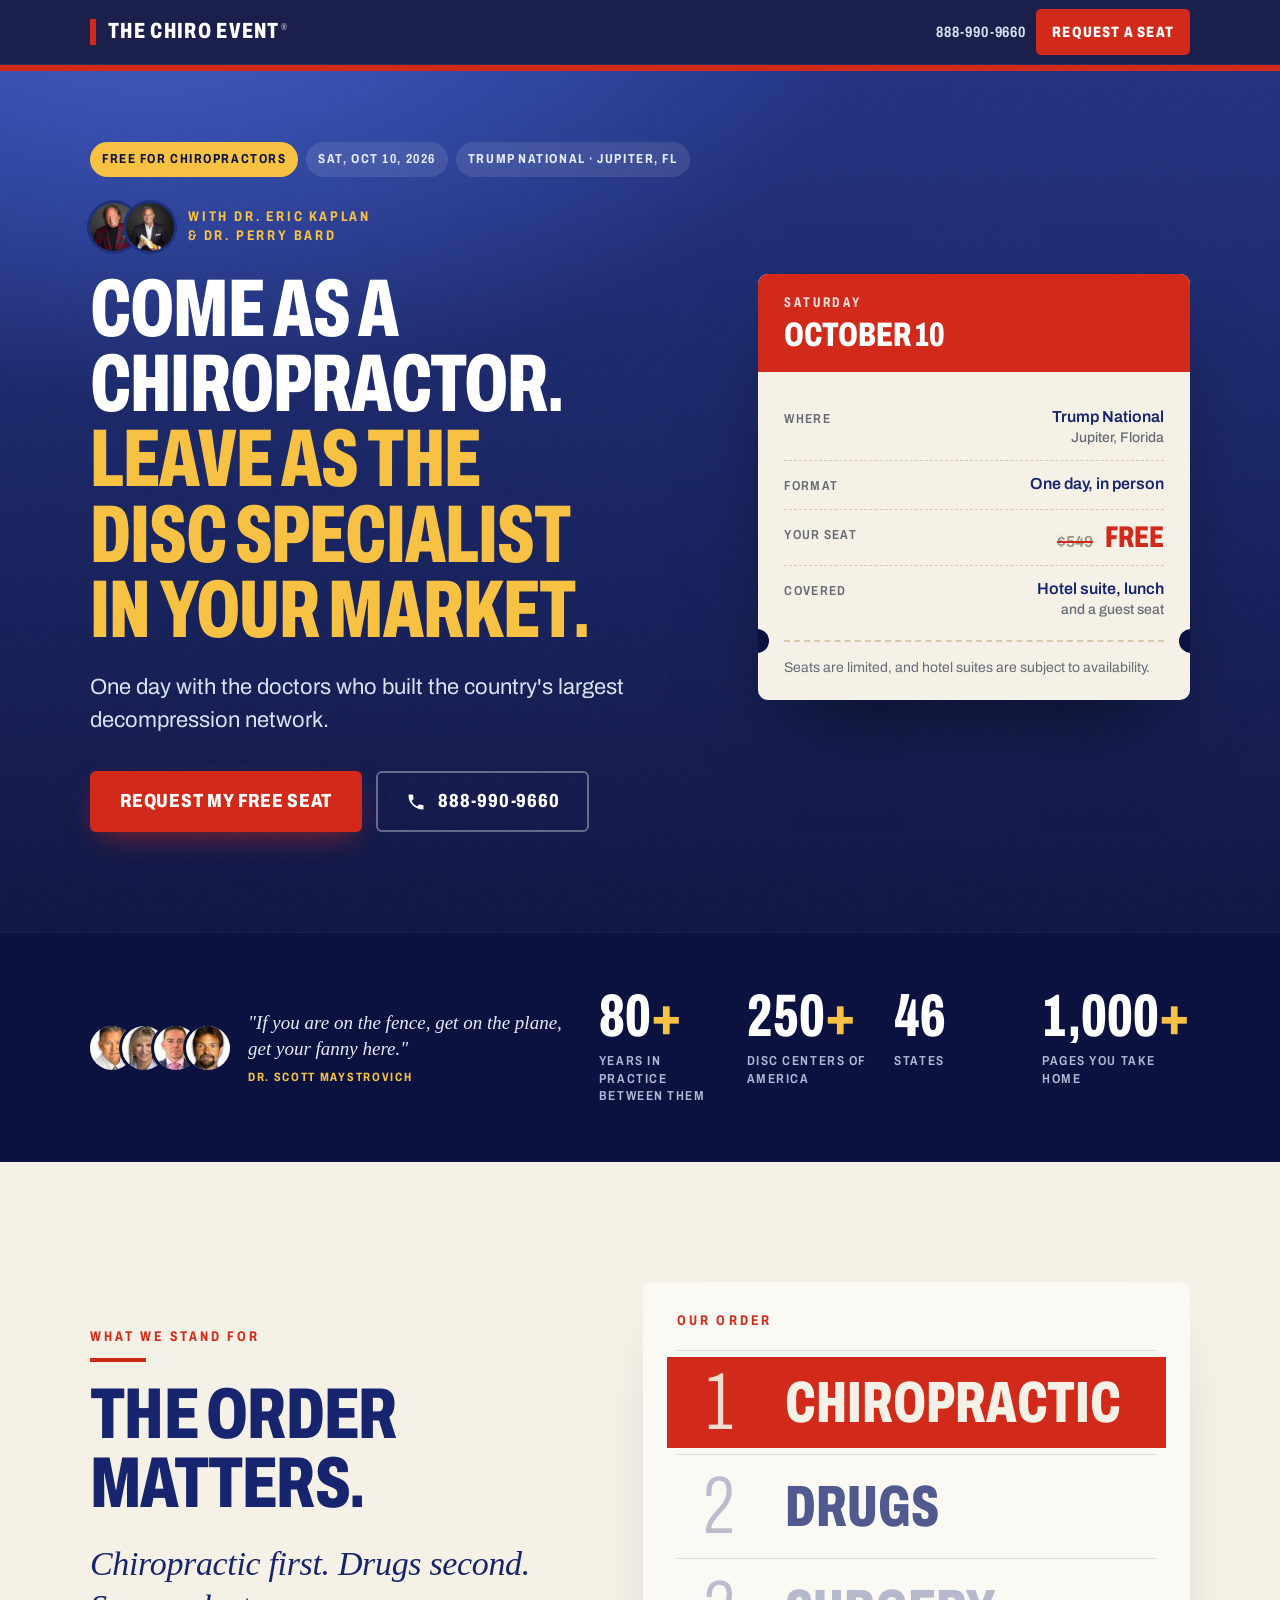
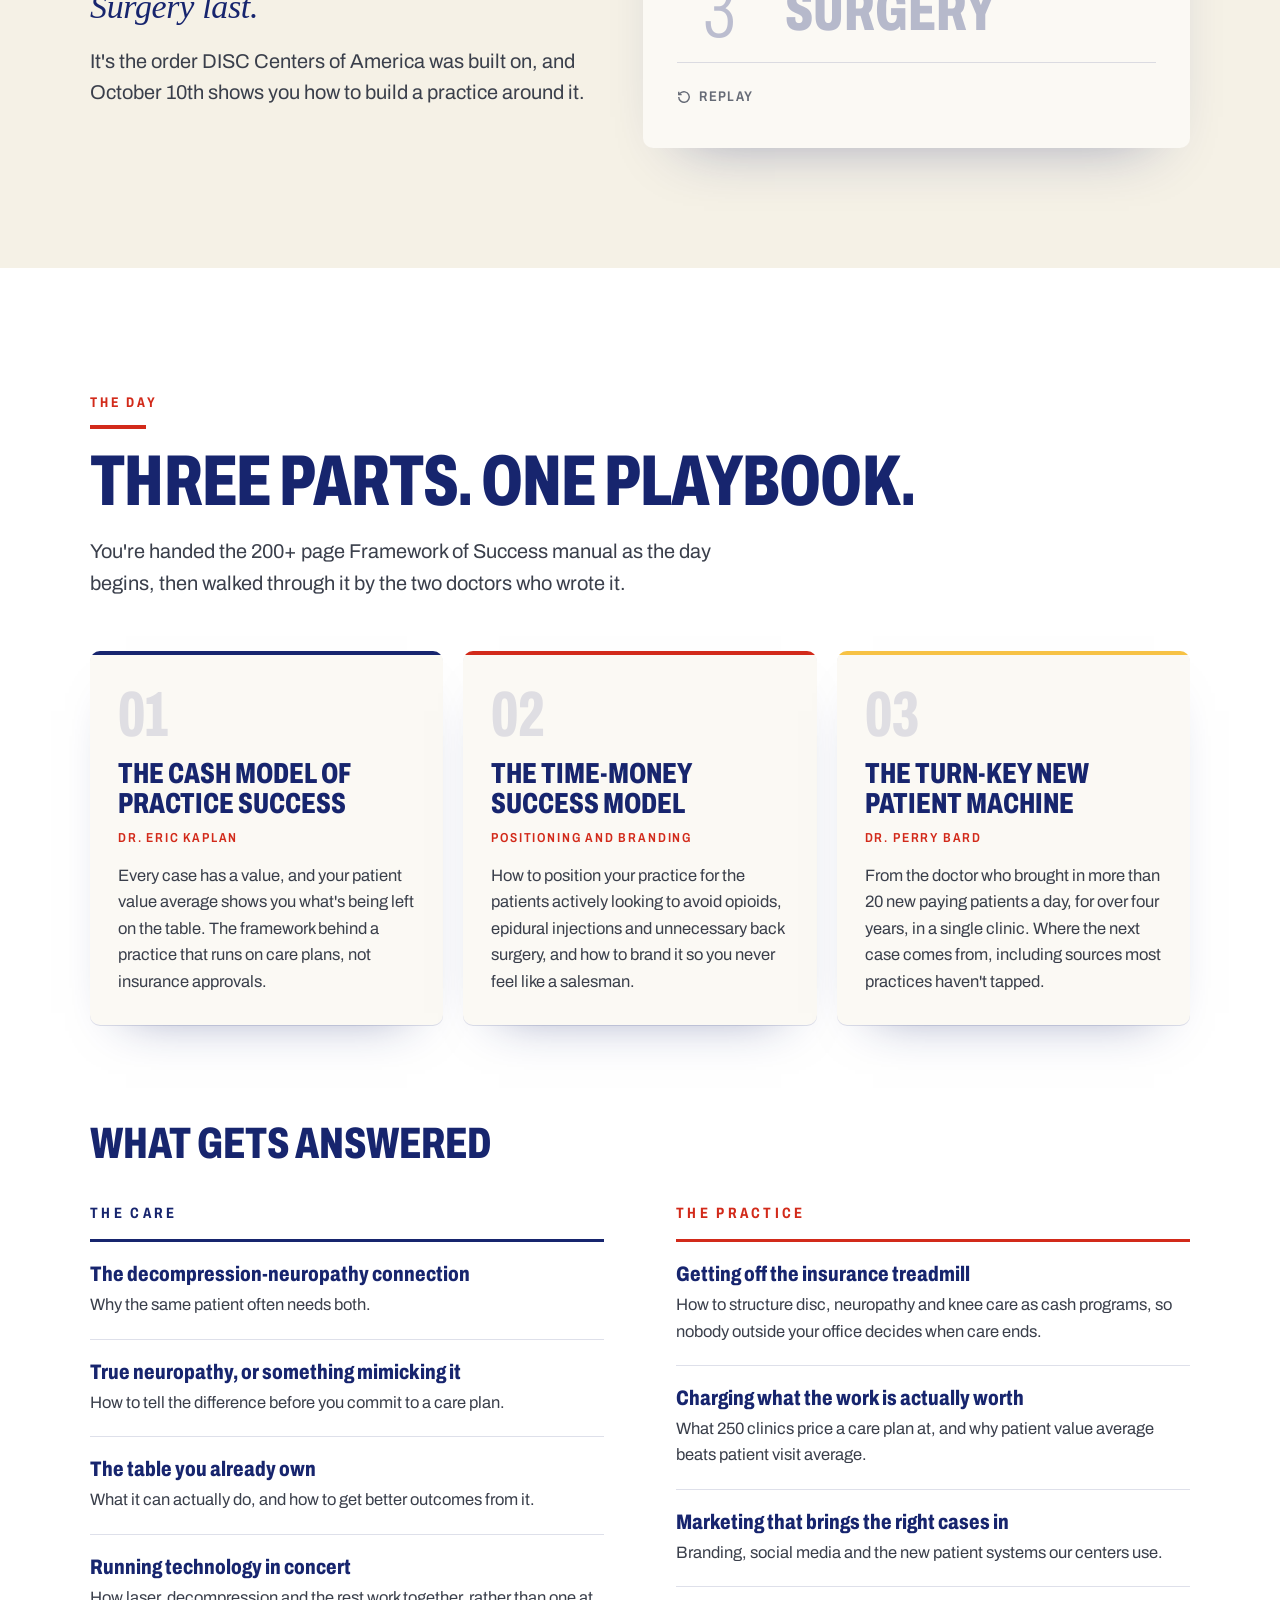
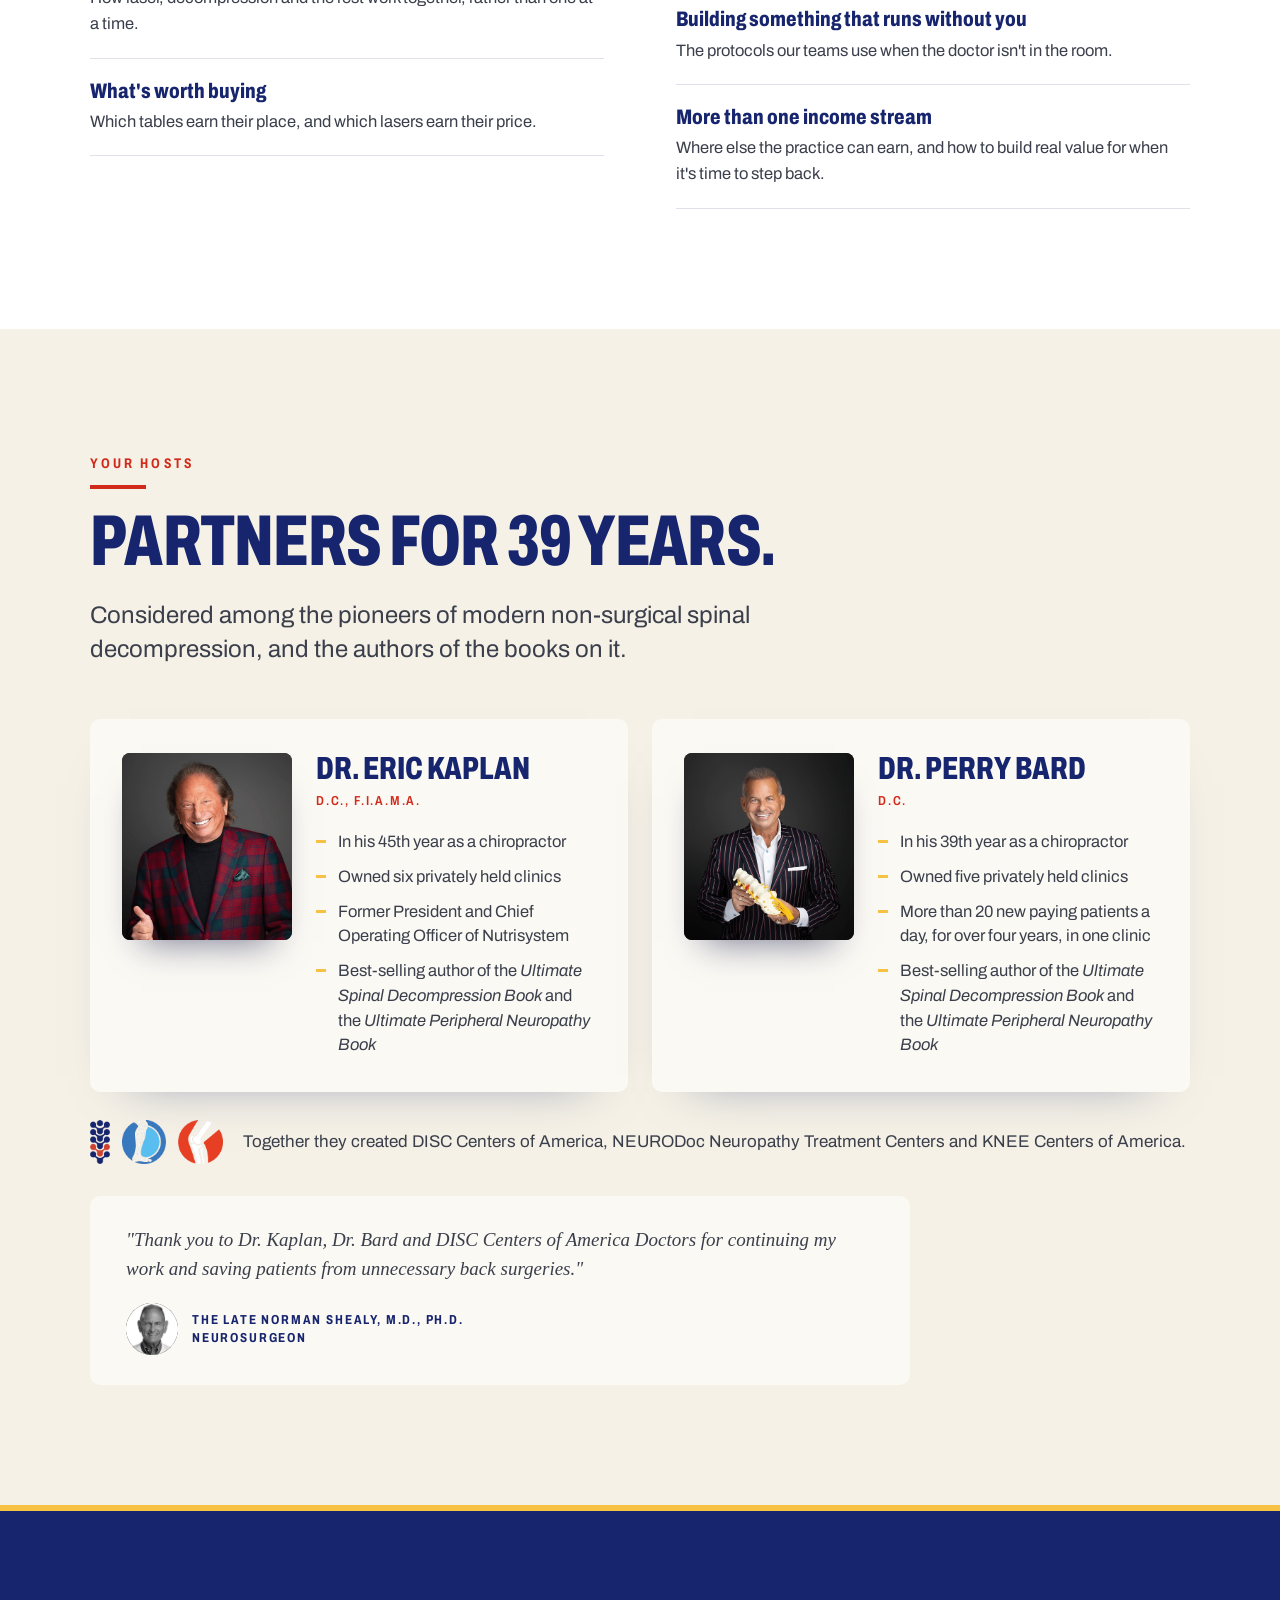
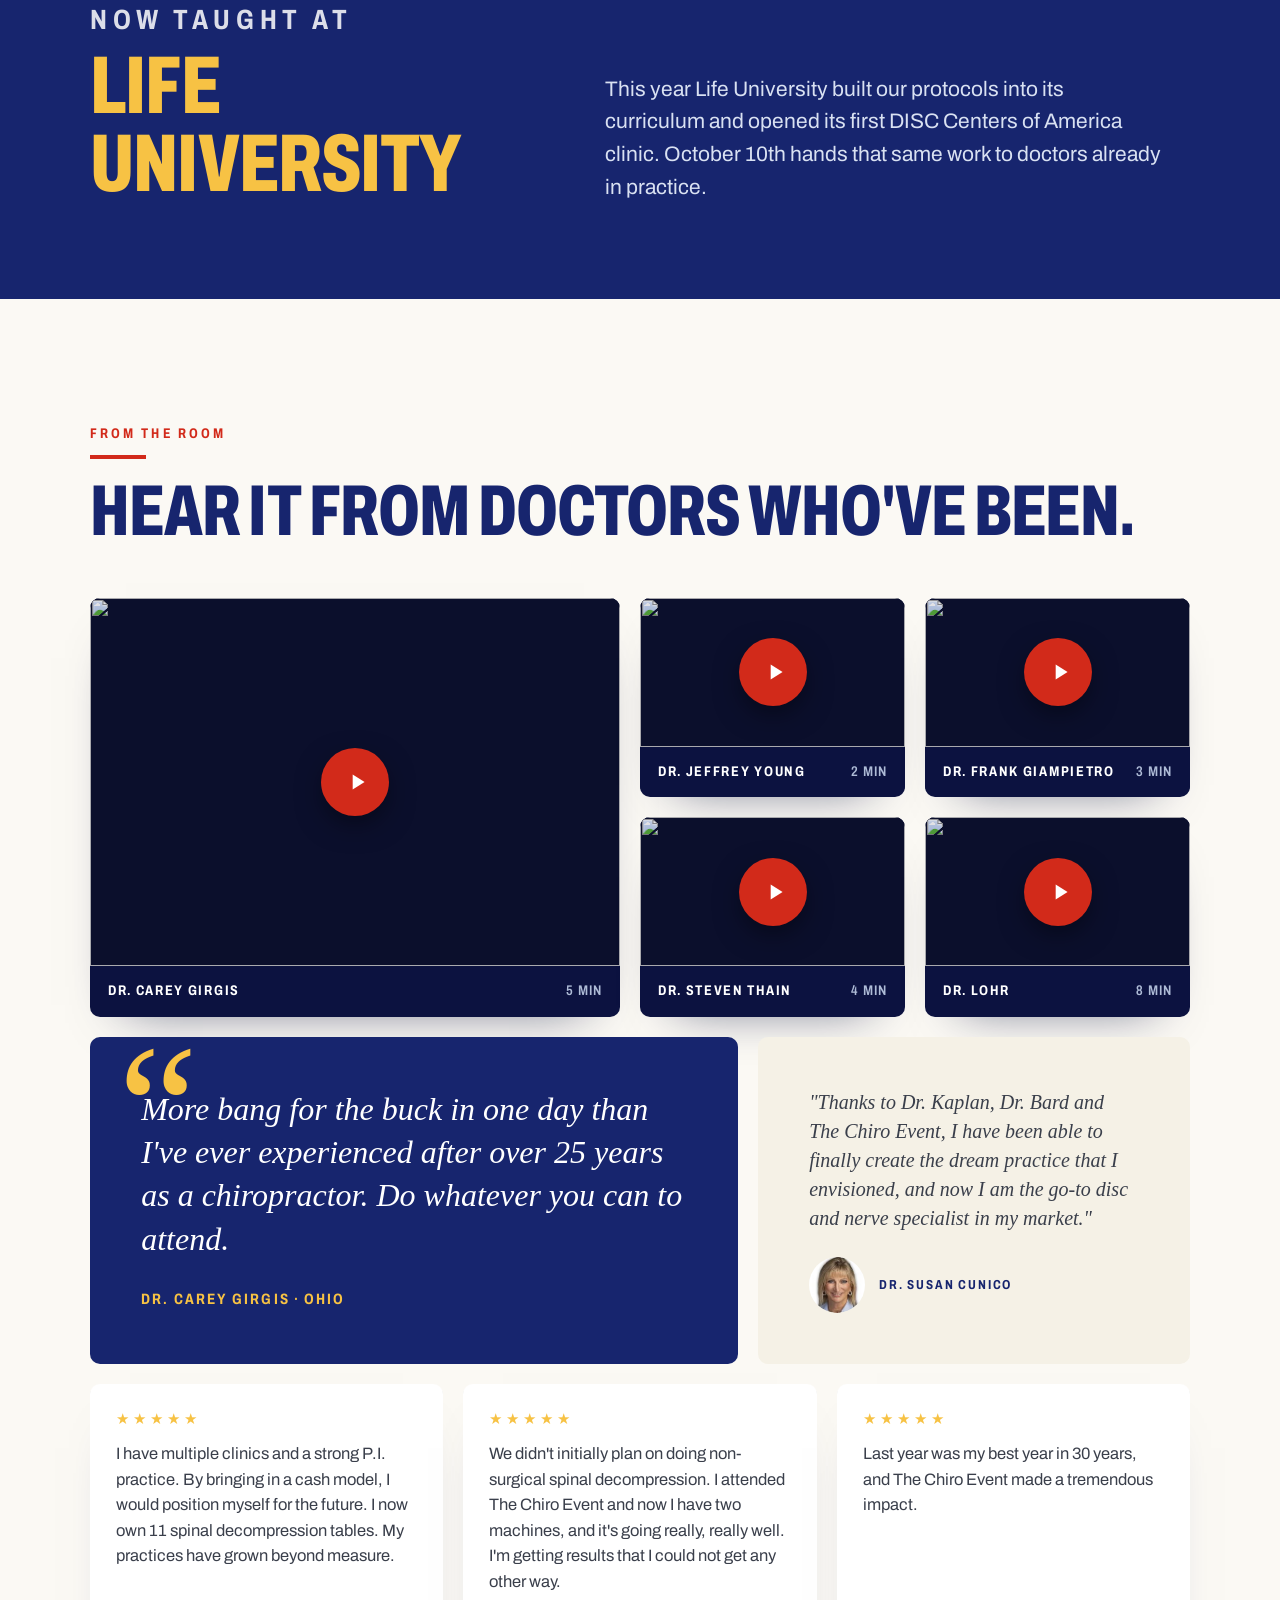
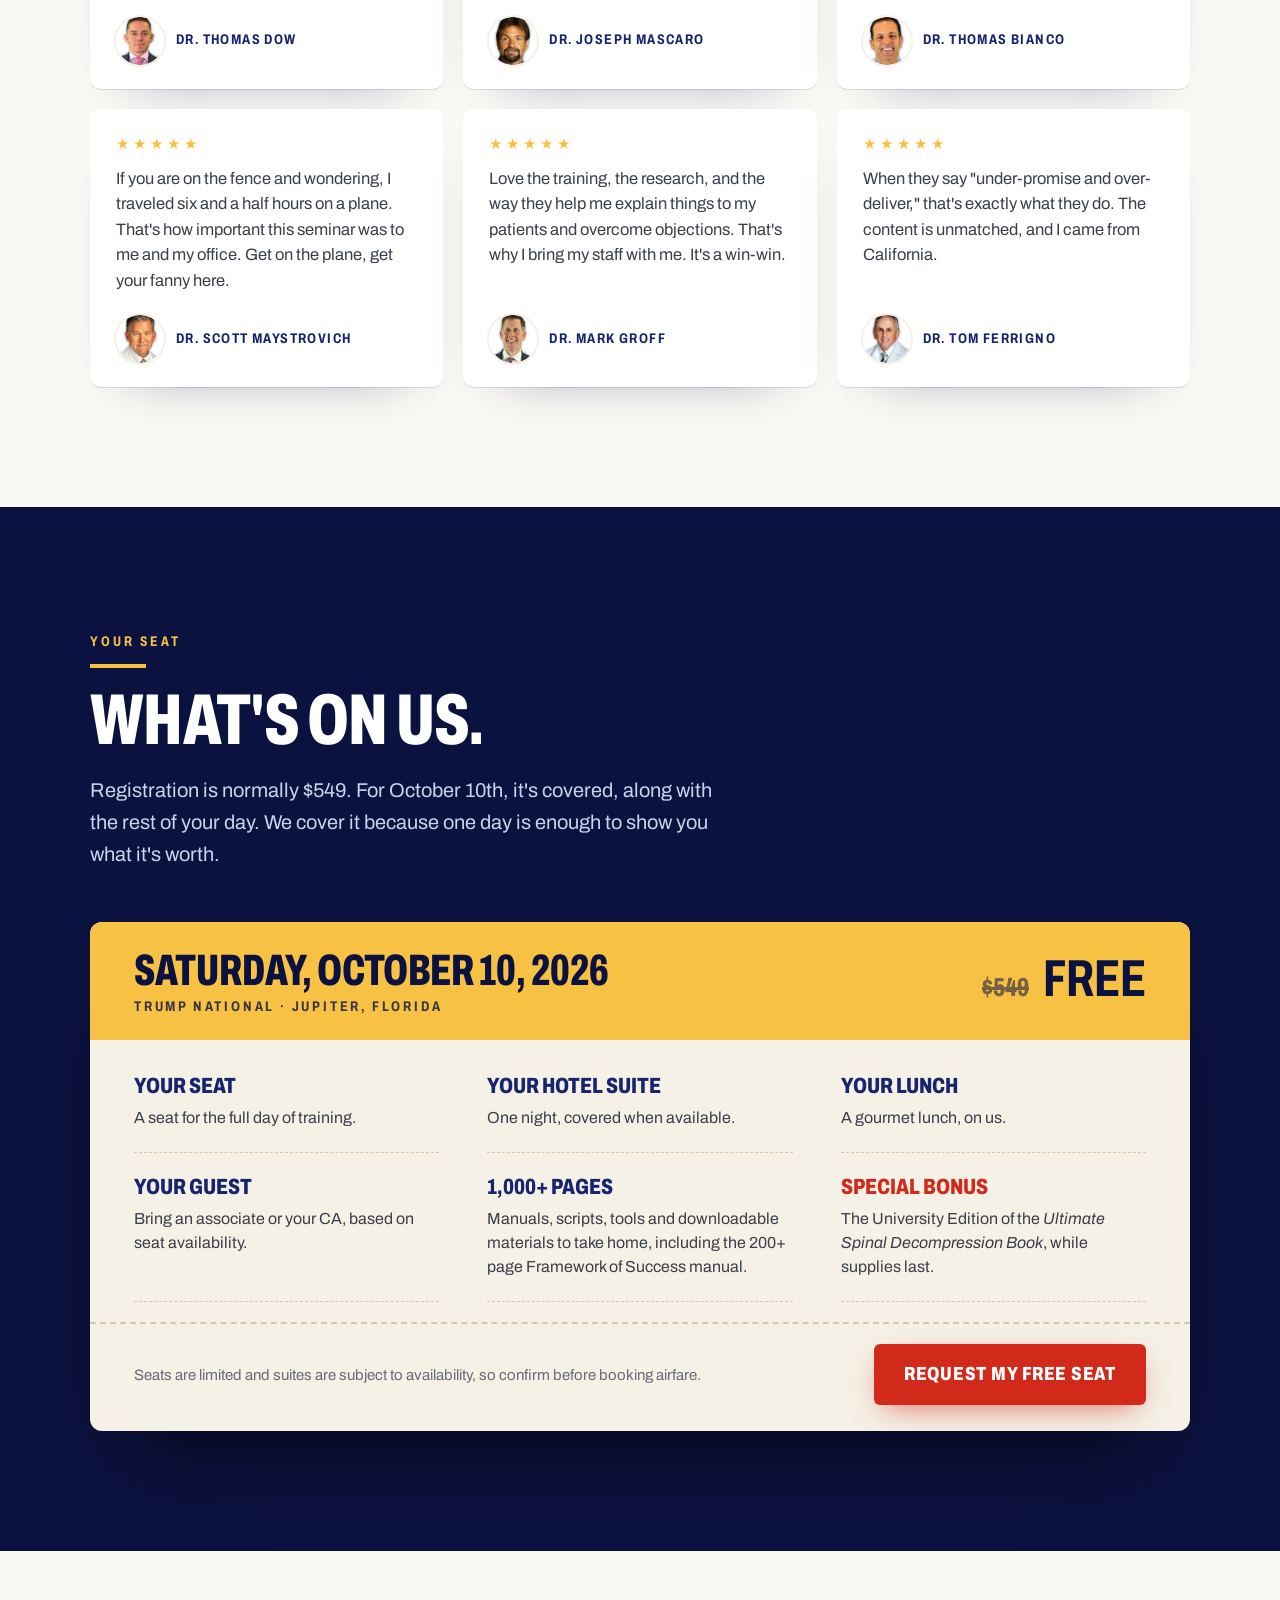
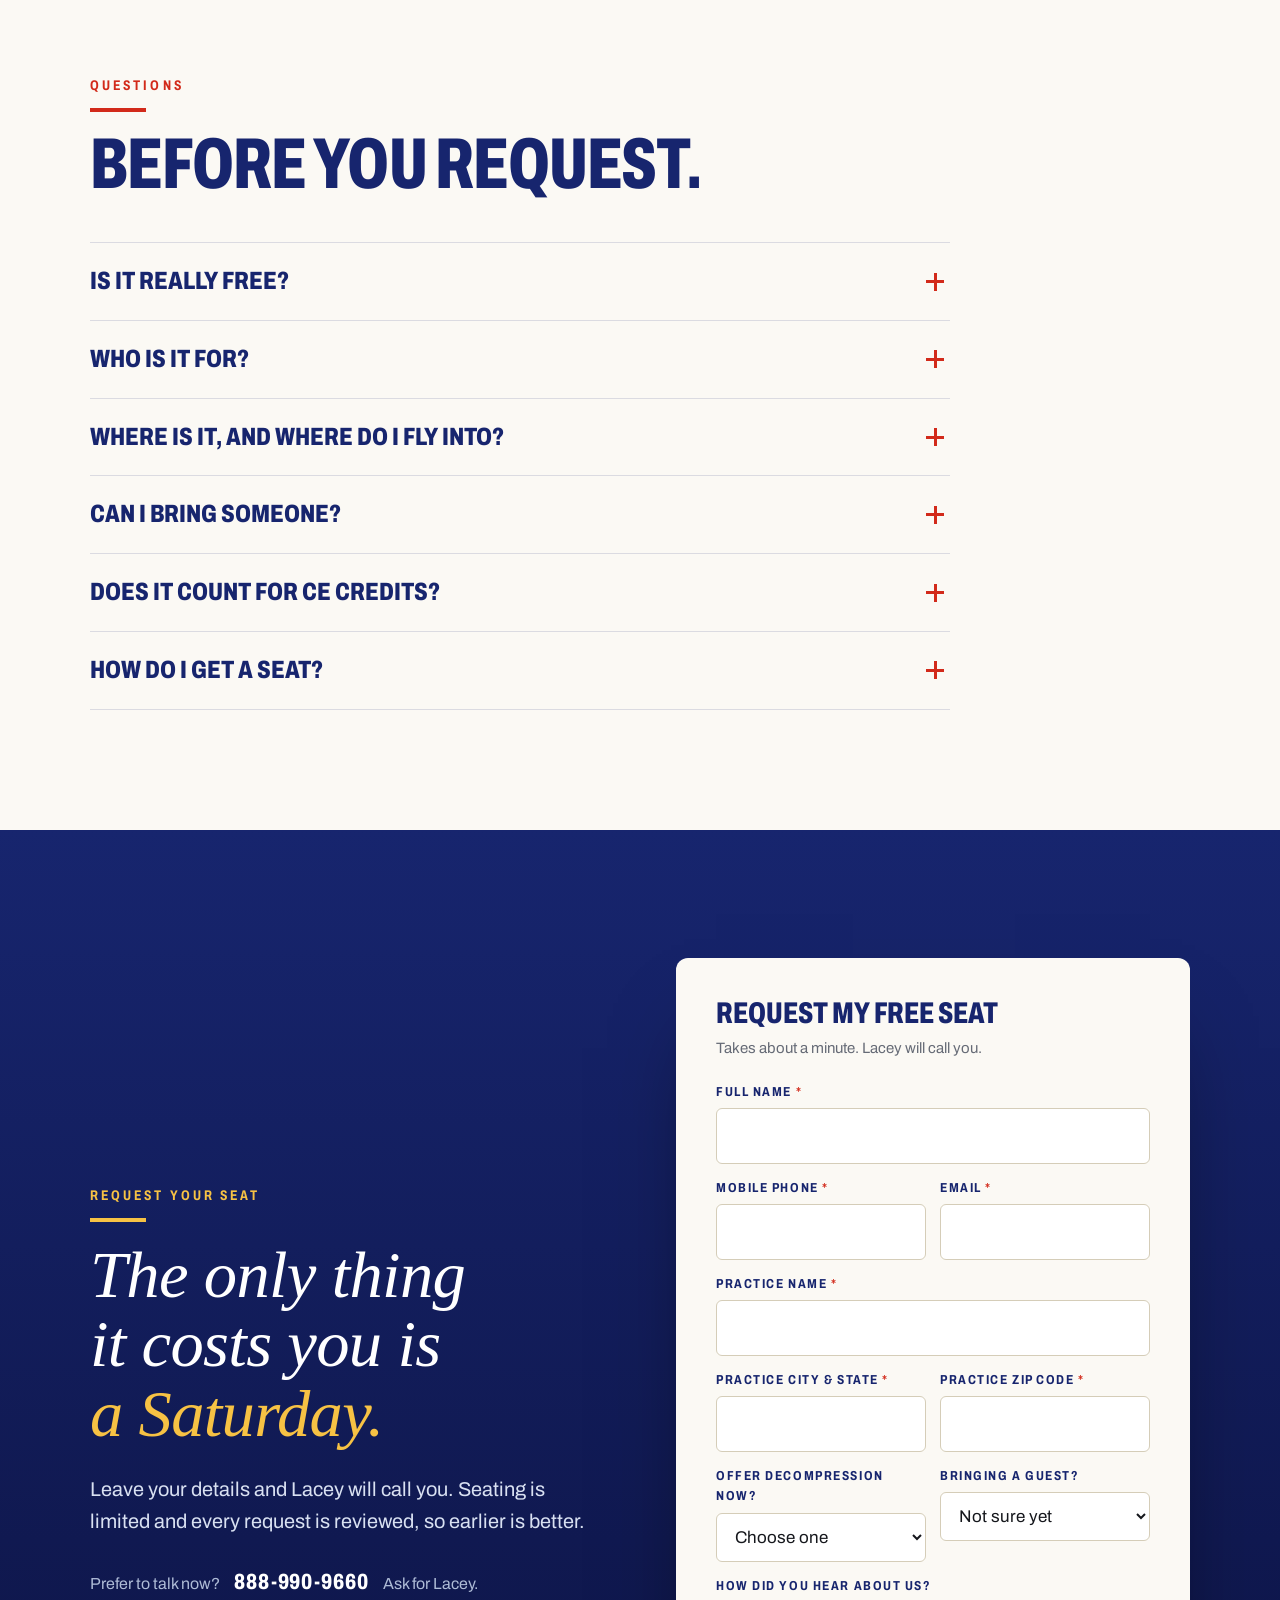
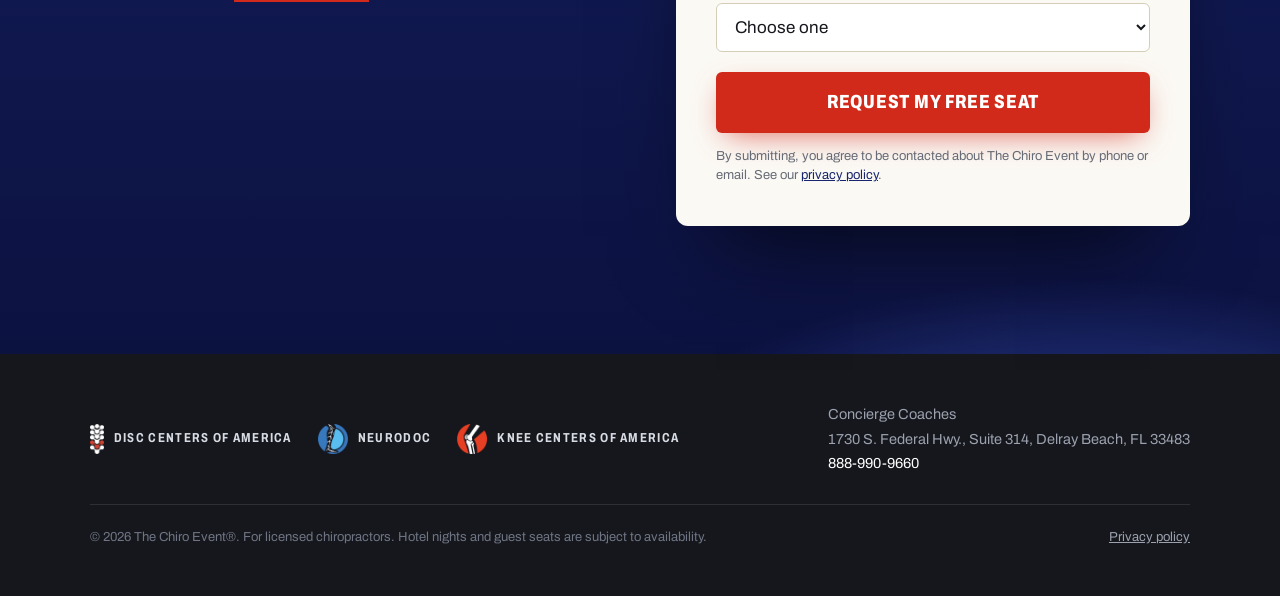
==== commit 22bd3e33: "Seat form: request wording, screening fields, validation Every request is reviewed, so the page no l" ====
--- a/b/index.html
+++ b/b/index.html
@@ -306,6 +306,8 @@
 .field input,.field select{width:100%;font:inherit;font-size:17px;padding:13px 14px;border:1.5px solid #D5CDB8;border-radius:6px;background:#fff;color:var(--ink);transition:border-color .2s ease,box-shadow .2s ease}
 .field input:focus,.field select:focus{outline:0;border-color:var(--navy);box-shadow:0 0 0 3px rgba(23,37,110,.15)}
 .hp{position:absolute;left:-9999px;width:1px;height:1px;overflow:hidden}
+.field label i{font-style:normal;color:var(--red)}
+.field input[aria-invalid="true"]{border-color:var(--red);box-shadow:0 0 0 3px rgba(210,42,26,.12)}
 .form .btn{width:100%;margin-top:20px}
 .form .fine{margin-top:14px;font-size:13px;color:var(--mute);line-height:1.5}
 .form .fine a{color:var(--navy)}
@@ -357,7 +359,7 @@
     <a class="mark" href="#top" aria-label="The Chiro Event, back to top"><span class="bar"></span><span>THE CHIRO EVENT<sup>&reg;</sup></span></a>
     <div class="top-actions">
       <a class="top-tel" href="tel:+18889909660">888-990-9660</a>
-      <a class="top-cta" href="#reserve">Reserve a seat</a>
+      <a class="top-cta" href="#reserve">Request a seat</a>
     </div>
   </div>
 </header>
@@ -375,7 +377,7 @@
       <h1 class="cond rv d1">Come as a chiropractor. <span class="gold">Leave as the disc specialist in your market.</span></h1>
       <p class="sub rv d2">One day with the doctors who built the country's largest decompression network.</p>
       <div class="ctas rv d3">
-        <a class="btn btn-red" href="#reserve">Reserve my free seat</a>
+        <a class="btn btn-red" href="#reserve">Request my free seat</a>
         <a class="btn btn-ghost" href="tel:+18889909660"><svg viewBox="0 0 24 24" fill="currentColor" aria-hidden="true"><path d="M6.6 10.8a15.1 15.1 0 0 0 6.6 6.6l2.2-2.2a1 1 0 0 1 1-.25 11.4 11.4 0 0 0 3.6.57 1 1 0 0 1 1 1V20a1 1 0 0 1-1 1A17 17 0 0 1 3 4a1 1 0 0 1 1-1h3.5a1 1 0 0 1 1 1c0 1.25.2 2.45.57 3.57a1 1 0 0 1-.25 1z"/></svg>888-990-9660</a>
       </div>
     </div>
@@ -582,7 +584,7 @@
         <div class="p"><s>$549</s><b>Free</b></div>
       </div>
       <div class="tk-grid">
-        <div class="tk-item"><b>Your seat</b><span>A reserved seat for the full day of training.</span></div>
+        <div class="tk-item"><b>Your seat</b><span>A seat for the full day of training.</span></div>
         <div class="tk-item"><b>Your hotel suite</b><span>One night, covered when available.</span></div>
         <div class="tk-item"><b>Your lunch</b><span>A gourmet lunch, on us.</span></div>
         <div class="tk-item"><b>Your guest</b><span>Bring an associate or your CA, based on seat availability.</span></div>
@@ -591,7 +593,7 @@
       </div>
       <div class="tk-foot">
         <span>Seats are limited and suites are subject to availability, so confirm before booking airfare.</span>
-        <a class="btn btn-red" href="#reserve">Reserve my free seat</a>
+        <a class="btn btn-red" href="#reserve">Request my free seat</a>
       </div>
     </div>
   </div>
@@ -600,14 +602,14 @@
 <section class="faq sec" aria-labelledby="faq-h">
   <div class="wrap">
     <p class="eyebrow rv">Questions</p>
-    <h2 class="sec-h cond rv d1" id="faq-h">Before you reserve.</h2>
+    <h2 class="sec-h cond rv d1" id="faq-h">Before you request.</h2>
     <div class="list rv d2">
       <details><summary>Is it really free?</summary><p>Yes. Registration is normally $549. For October 10th your seat, a hotel suite when available, lunch and a guest seat are all covered. The only thing it costs you is a Saturday.</p></details>
       <details><summary>Who is it for?</summary><p>Licensed chiropractors who want a more profitable practice, less dependence on insurance, or more disc, neuropathy and knee cases through the door. It works whether you already own decompression equipment or you're weighing it up.</p></details>
       <details><summary>Where is it, and where do I fly into?</summary><p>Trump National in Jupiter, Florida. Palm Beach International (PBI) is the closest major airport. Confirm your seat and suite with Lacey before you book your flight.</p></details>
       <details><summary>Can I bring someone?</summary><p>Yes. Your registration includes one guest seat, based on availability. An associate or your CA is a good choice, because the systems work best when the whole team has heard them.</p></details>
       <details><summary>Does it count for CE credits?</summary><p>No. The Chiro Event is a business and clinical training day rather than a CE course. Continuing education is offered separately through our national certifications.</p></details>
-      <details><summary>How do I reserve?</summary><p>Fill in the short form below and Lacey will call you to confirm your seat and suite. Or call <a href="tel:+18889909660">888-990-9660</a> and ask for Lacey.</p></details>
+      <details><summary>How do I get a seat?</summary><p>Fill in the short form below, or call <a href="tel:+18889909660">888-990-9660</a> and ask for Lacey. Seating is limited and every request is reviewed, and Lacey will call you about your seat and suite.</p></details>
     </div>
   </div>
 </section>
@@ -615,28 +617,32 @@
 <section class="reserve" id="reserve" aria-labelledby="res-h">
   <div class="wrap">
     <div>
-      <p class="eyebrow gold rv">Reserve your seat</p>
+      <p class="eyebrow gold rv">Request your seat</p>
       <h2 class="serif rv d1" id="res-h" style="margin-top:18px">The only thing it costs you is <span class="gold">a Saturday.</span></h2>
-      <p class="pitch rv d2">Leave your details and Lacey will call you to confirm your seat and your hotel suite. Suites go by availability, so earlier is better.</p>
+      <p class="pitch rv d2">Leave your details and Lacey will call you. Seating is limited and every request is reviewed, so earlier is better.</p>
       <div class="or rv d3">Prefer to talk now? <a href="tel:+18889909660">888-990-9660</a> Ask for Lacey.</div>
     </div>
     <div class="form rv d2" id="formbox">
       <form id="seatform" novalidate>
-        <h3>Reserve my free seat</h3>
-        <p class="note">Takes 30 seconds. Lacey will call to confirm.</p>
+        <h3>Request my free seat</h3>
+        <p class="note">Takes about a minute. Lacey will call you.</p>
         <div class="fgrid">
-          <div class="field full"><label for="f-name">Full name</label><input id="f-name" name="name" autocomplete="name" required></div>
-          <div class="field"><label for="f-phone">Mobile phone</label><input id="f-phone" name="phone" type="tel" autocomplete="tel" required></div>
-          <div class="field"><label for="f-email">Email</label><input id="f-email" name="email" type="email" autocomplete="email"></div>
-          <div class="field"><label for="f-loc">Practice city &amp; state</label><input id="f-loc" name="location" autocomplete="address-level2"></div>
+          <div class="field full"><label for="f-name">Full name <i>*</i></label><input id="f-name" name="name" autocomplete="name" required></div>
+          <div class="field"><label for="f-phone">Mobile phone <i>*</i></label><input id="f-phone" name="phone" type="tel" autocomplete="tel" required></div>
+          <div class="field"><label for="f-email">Email <i>*</i></label><input id="f-email" name="email" type="email" autocomplete="email" required></div>
+          <div class="field full"><label for="f-practice">Practice name <i>*</i></label><input id="f-practice" name="practice" autocomplete="organization" required></div>
+          <div class="field"><label for="f-loc">Practice city &amp; state <i>*</i></label><input id="f-loc" name="location" autocomplete="address-level2" required></div>
+          <div class="field"><label for="f-zip">Practice ZIP code <i>*</i></label><input id="f-zip" name="zip" inputmode="numeric" autocomplete="postal-code" maxlength="10" required></div>
+          <div class="field"><label for="f-decomp">Offer decompression now?</label><select id="f-decomp" name="decompression"><option value="">Choose one</option><option>Yes, we have a table</option><option>Not yet</option><option>Considering it</option></select></div>
           <div class="field"><label for="f-guest">Bringing a guest?</label><select id="f-guest" name="guest"><option value="">Not sure yet</option><option>Yes</option><option>No</option></select></div>
+          <div class="field full"><label for="f-source">How did you hear about us?</label><select id="f-source" name="source"><option value="">Choose one</option><option>Email</option><option>Instagram</option><option>Facebook</option><option>A colleague</option><option>Other</option></select></div>
           <div class="hp" aria-hidden="true"><label for="f-company">Company</label><input id="f-company" name="company" tabindex="-1" autocomplete="off"></div>
         </div>
-        <button class="btn btn-red" type="submit">Reserve my free seat</button>
+        <button class="btn btn-red" type="submit">Request my free seat</button>
         <p class="err" id="f-err">That didn't go through. Please call 888-990-9660 and ask for Lacey.</p>
         <p class="fine">By submitting, you agree to be contacted about The Chiro Event by phone or email. See our <a href="privacy.html">privacy policy</a>.</p>
       </form>
-      <div class="ok" role="status" aria-live="polite"><b>You're on the list.</b><p id="ok-msg">Lacey will call you to confirm your seat and suite. Want it sooner? Call <a href="tel:+18889909660">888-990-9660</a>.</p></div>
+      <div class="ok" role="status" aria-live="polite"><b>Request received.</b><p id="ok-msg">Lacey will call you about your seat and suite. Want to talk sooner? Call <a href="tel:+18889909660">888-990-9660</a>.</p></div>
     </div>
   </div>
 </section>
@@ -657,11 +663,11 @@
 
 <div class="callbar" id="callbar">
   <a class="btn btn-red tel" href="tel:+18889909660" aria-label="Call 888-990-9660"><svg viewBox="0 0 24 24" fill="currentColor" aria-hidden="true"><path d="M6.6 10.8a15.1 15.1 0 0 0 6.6 6.6l2.2-2.2a1 1 0 0 1 1-.25 11.4 11.4 0 0 0 3.6.57 1 1 0 0 1 1 1V20a1 1 0 0 1-1 1A17 17 0 0 1 3 4a1 1 0 0 1 1-1h3.5a1 1 0 0 1 1 1c0 1.25.2 2.45.57 3.57a1 1 0 0 1-.25 1z"/></svg></a>
-  <a class="btn btn-red res" href="#reserve">Reserve my free seat</a>
+  <a class="btn btn-red res" href="#reserve">Request my free seat</a>
 </div>
 
 <script>
-var FORM_ENDPOINT = "";
+var FORM_ENDPOINT = "https://script.google.com/macros/s/AKfycbxuP88XmlTiswV8tD72HJQHz0slAecYq3EkRpvRvG3jablvD44y5Nm5UNnTpNa9Exs/exec";
 (function(){
   var reduce = window.matchMedia && window.matchMedia("(prefers-reduced-motion: reduce)").matches;
   function track(ev, fb){ try{ (window.dataLayer = window.dataLayer || []).push({event: ev}); if(window.fbq && fb) fbq("track", fb); }catch(e){} }
@@ -718,19 +724,25 @@
   form.addEventListener("submit", function(ev){
     ev.preventDefault();
     box.classList.remove("failed");
-    var F = form.elements, name = F.namedItem("name").value.trim(), phone = F.namedItem("phone").value.trim();
-    if(!name){ F.namedItem("name").focus(); return; }
-    if(phone.replace(/\D/g,"").length < 10){ F.namedItem("phone").focus(); return; }
+    var F = form.elements, v = function(n){ return F.namedItem(n).value.trim(); }, name = v("name");
+    var checks = [["name", !!name], ["phone", v("phone").replace(/\D/g,"").length >= 10], ["email", /^[^\s@]+@[^\s@]+\.[^\s@]+$/.test(v("email"))],
+                  ["practice", !!v("practice")], ["location", !!v("location")], ["zip", /^\d{5}(-?\d{4})?$/.test(v("zip"))]];
+    var bad = null;
+    checks.forEach(function(c){ var el = F.namedItem(c[0]); el.setAttribute("aria-invalid", c[1] ? "false" : "true"); if(!c[1] && !bad) bad = el; });
+    if(bad){ bad.focus(); return; }
     if(F.namedItem("company").value){ box.classList.add("sent"); return; }
     if(!FORM_ENDPOINT){ box.classList.add("failed"); return; }
     var data = new URLSearchParams(new FormData(form));
     data.append("page", location.href);
     var btn = form.querySelector("button[type=submit]"); btn.disabled = true; btn.textContent = "Sending...";
-    fetch(FORM_ENDPOINT, {method:"POST", mode:"no-cors", body:data}).then(function(){
-      var first = name.split(" ")[0];
-      document.getElementById("ok-msg").innerHTML = "Thanks, " + first.replace(/[<>&"]/g,"") + ". Lacey will call you to confirm your seat and suite. Want it sooner? Call <a href=\"tel:+18889909660\">888-990-9660</a>.";
+    var first = name.split(" ")[0].replace(/[<>&"]/g,"");
+    var done = setTimeout(function(){
+      document.getElementById("ok-msg").innerHTML = "Thanks, " + first + ". Lacey will call you about your seat and suite. Want to talk sooner? Call <a href=\"tel:+18889909660\">888-990-9660</a>.";
       box.classList.add("sent"); track("seat_request", "Lead");
-    }).catch(function(){ box.classList.add("failed"); btn.disabled = false; btn.textContent = "Reserve my free seat"; });
+    }, 900);
+    fetch(FORM_ENDPOINT, {method:"POST", mode:"no-cors", body:data, keepalive:true}).catch(function(){
+      clearTimeout(done); box.classList.remove("sent"); box.classList.add("failed"); btn.disabled = false; btn.textContent = "Request my free seat";
+    });
   });
 
   var bar = document.getElementById("callbar"), hero = document.querySelector(".hero"), res = document.getElementById("reserve");
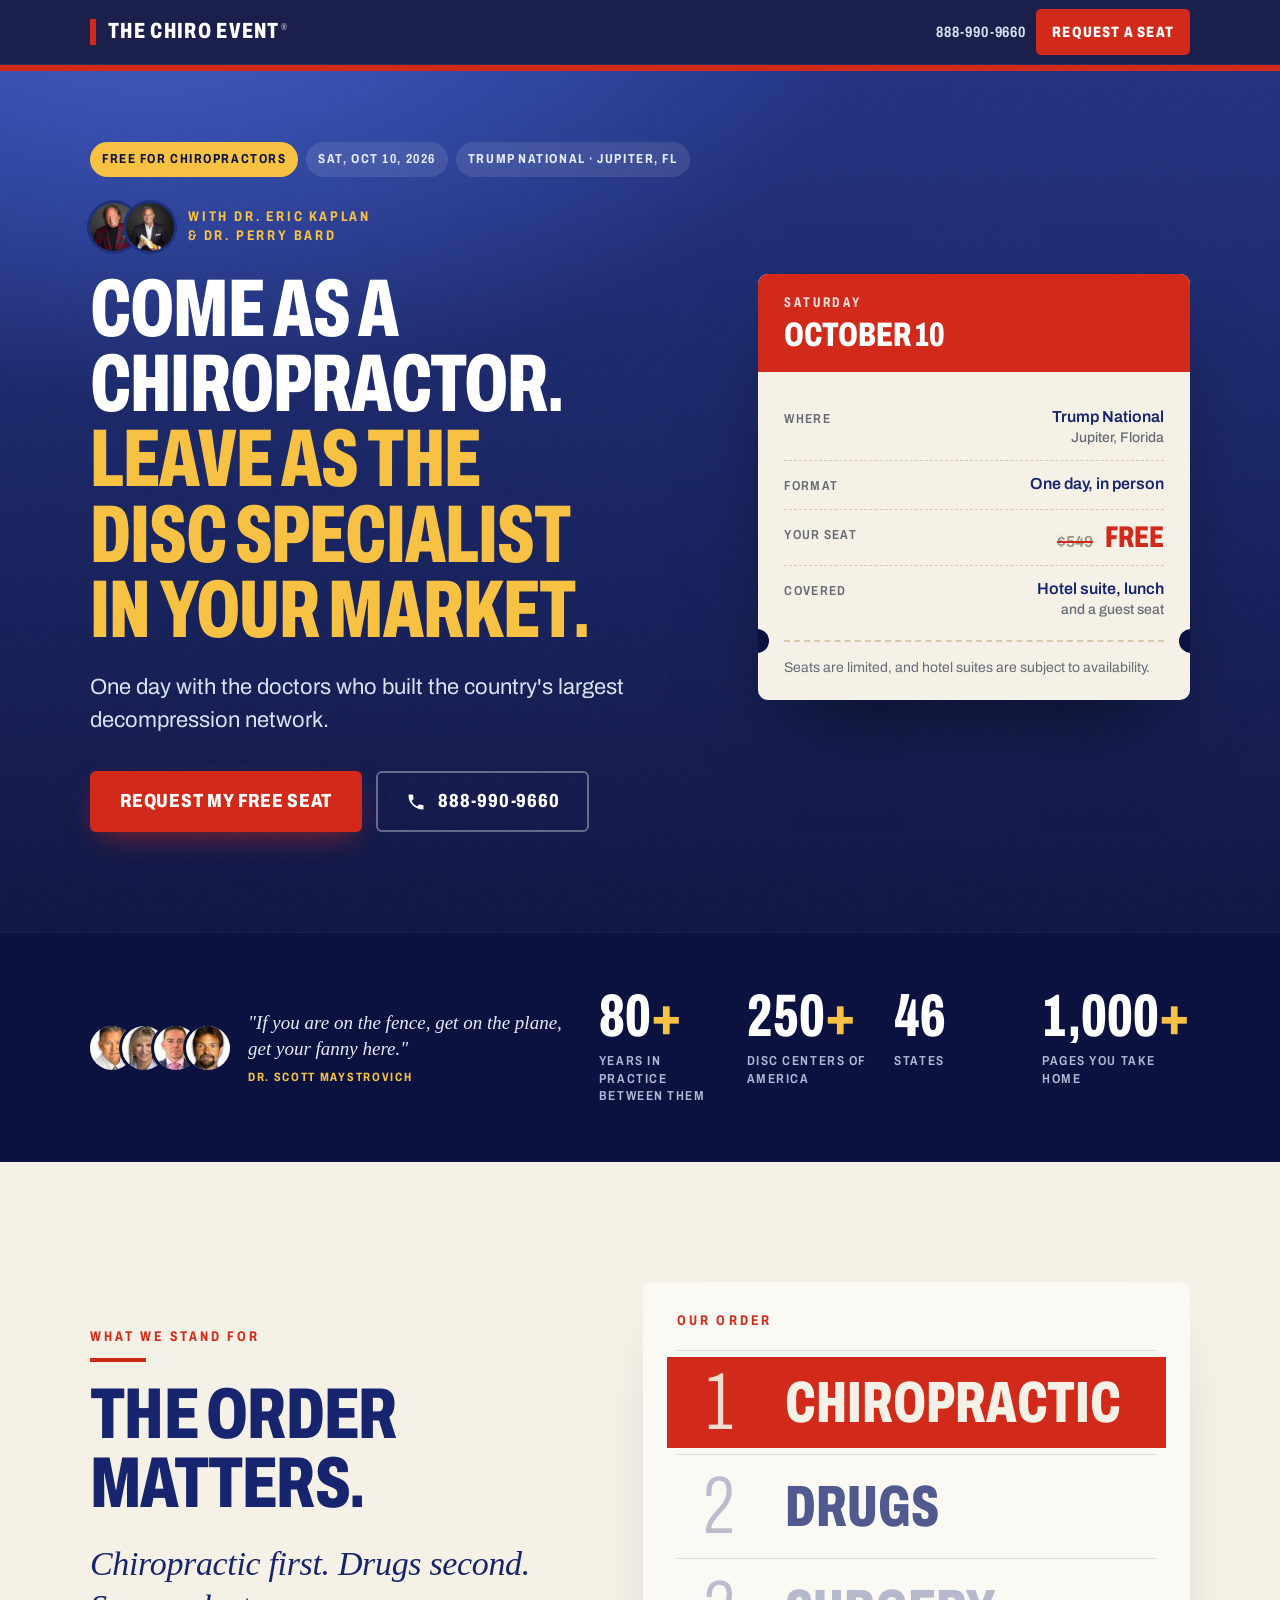
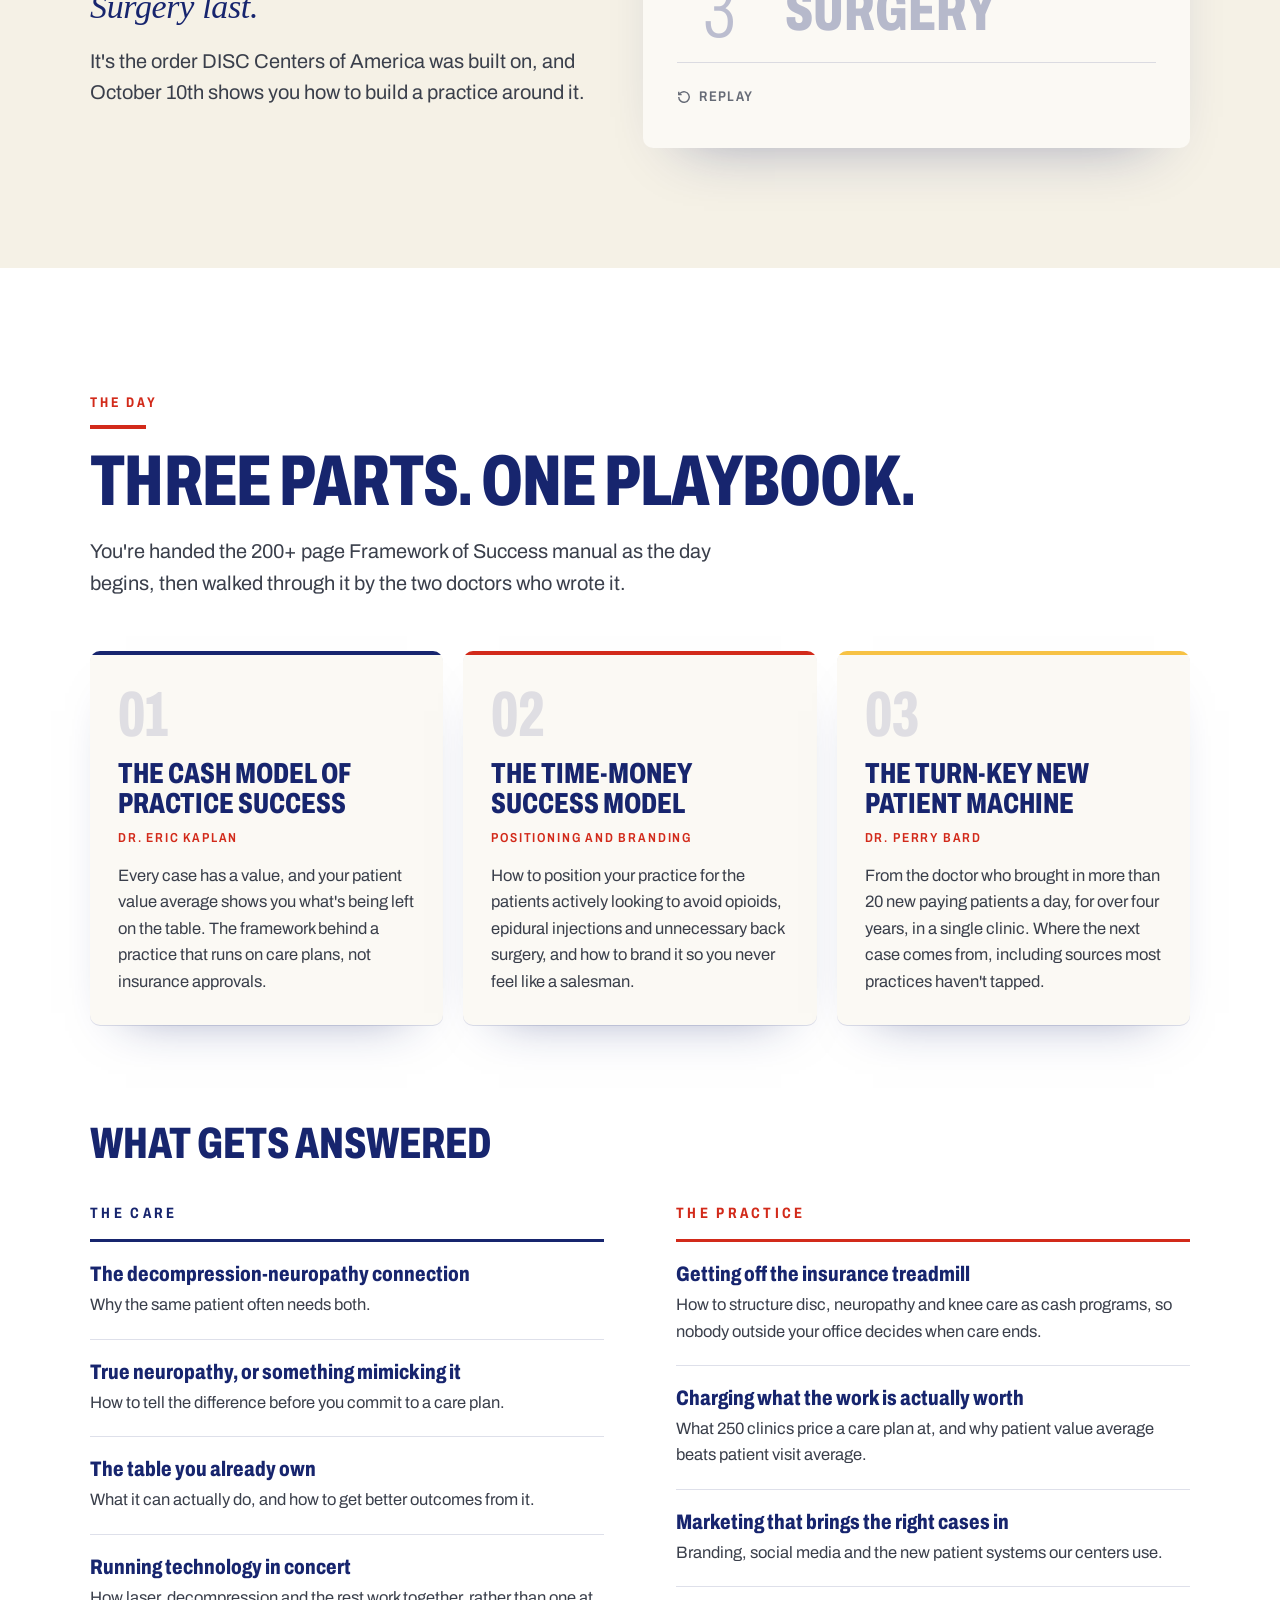
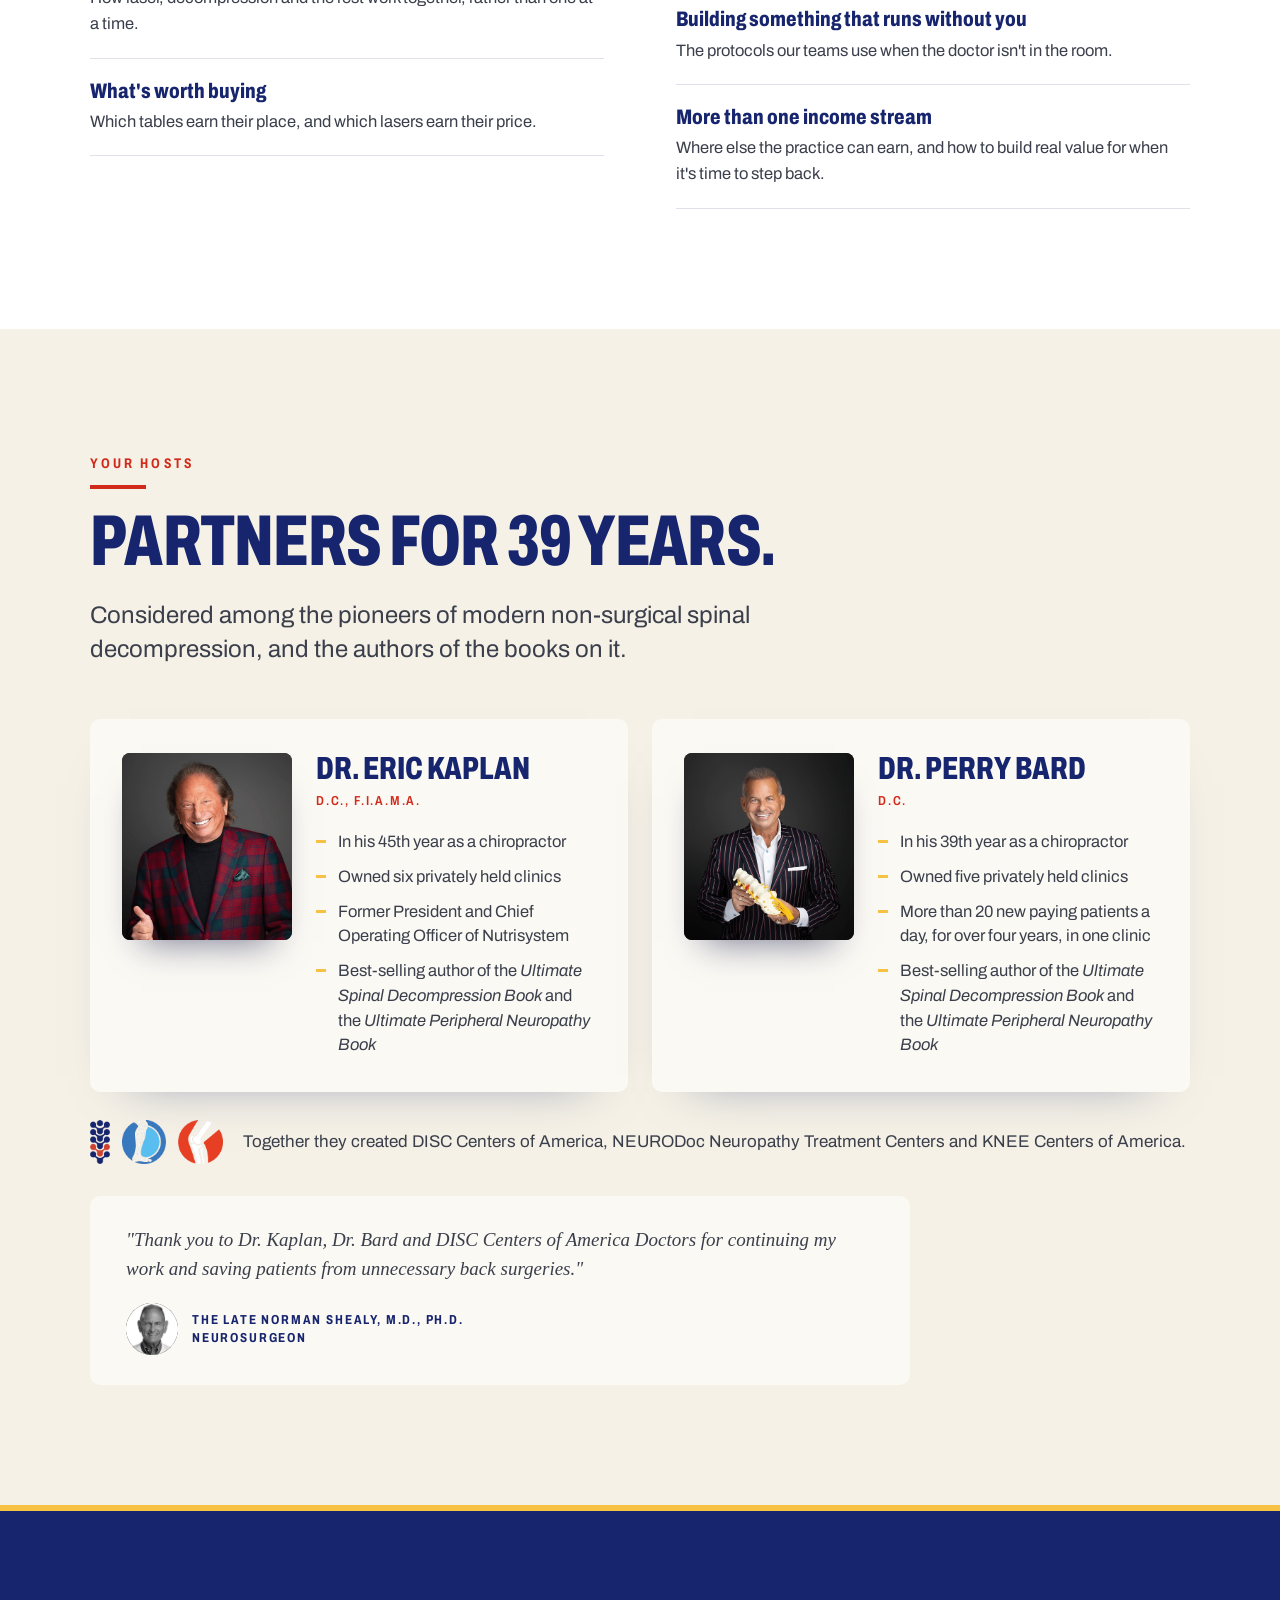
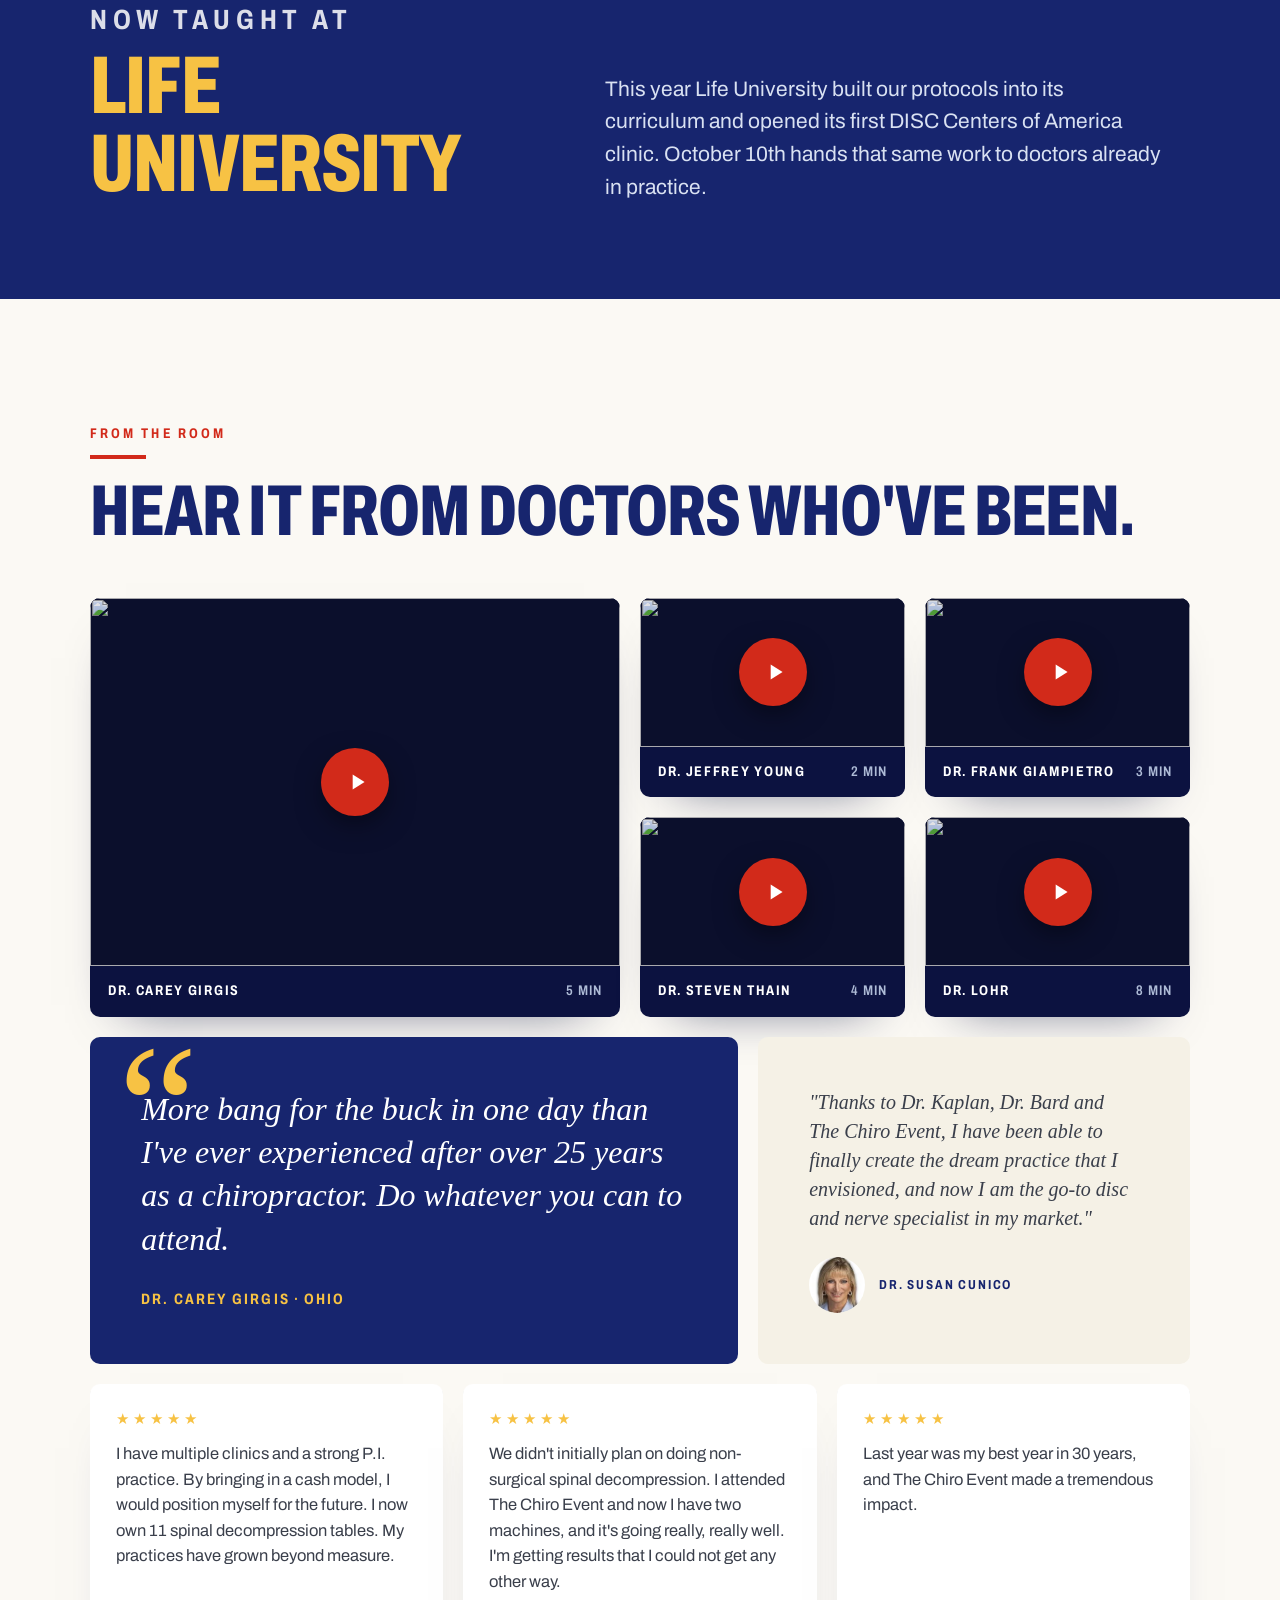
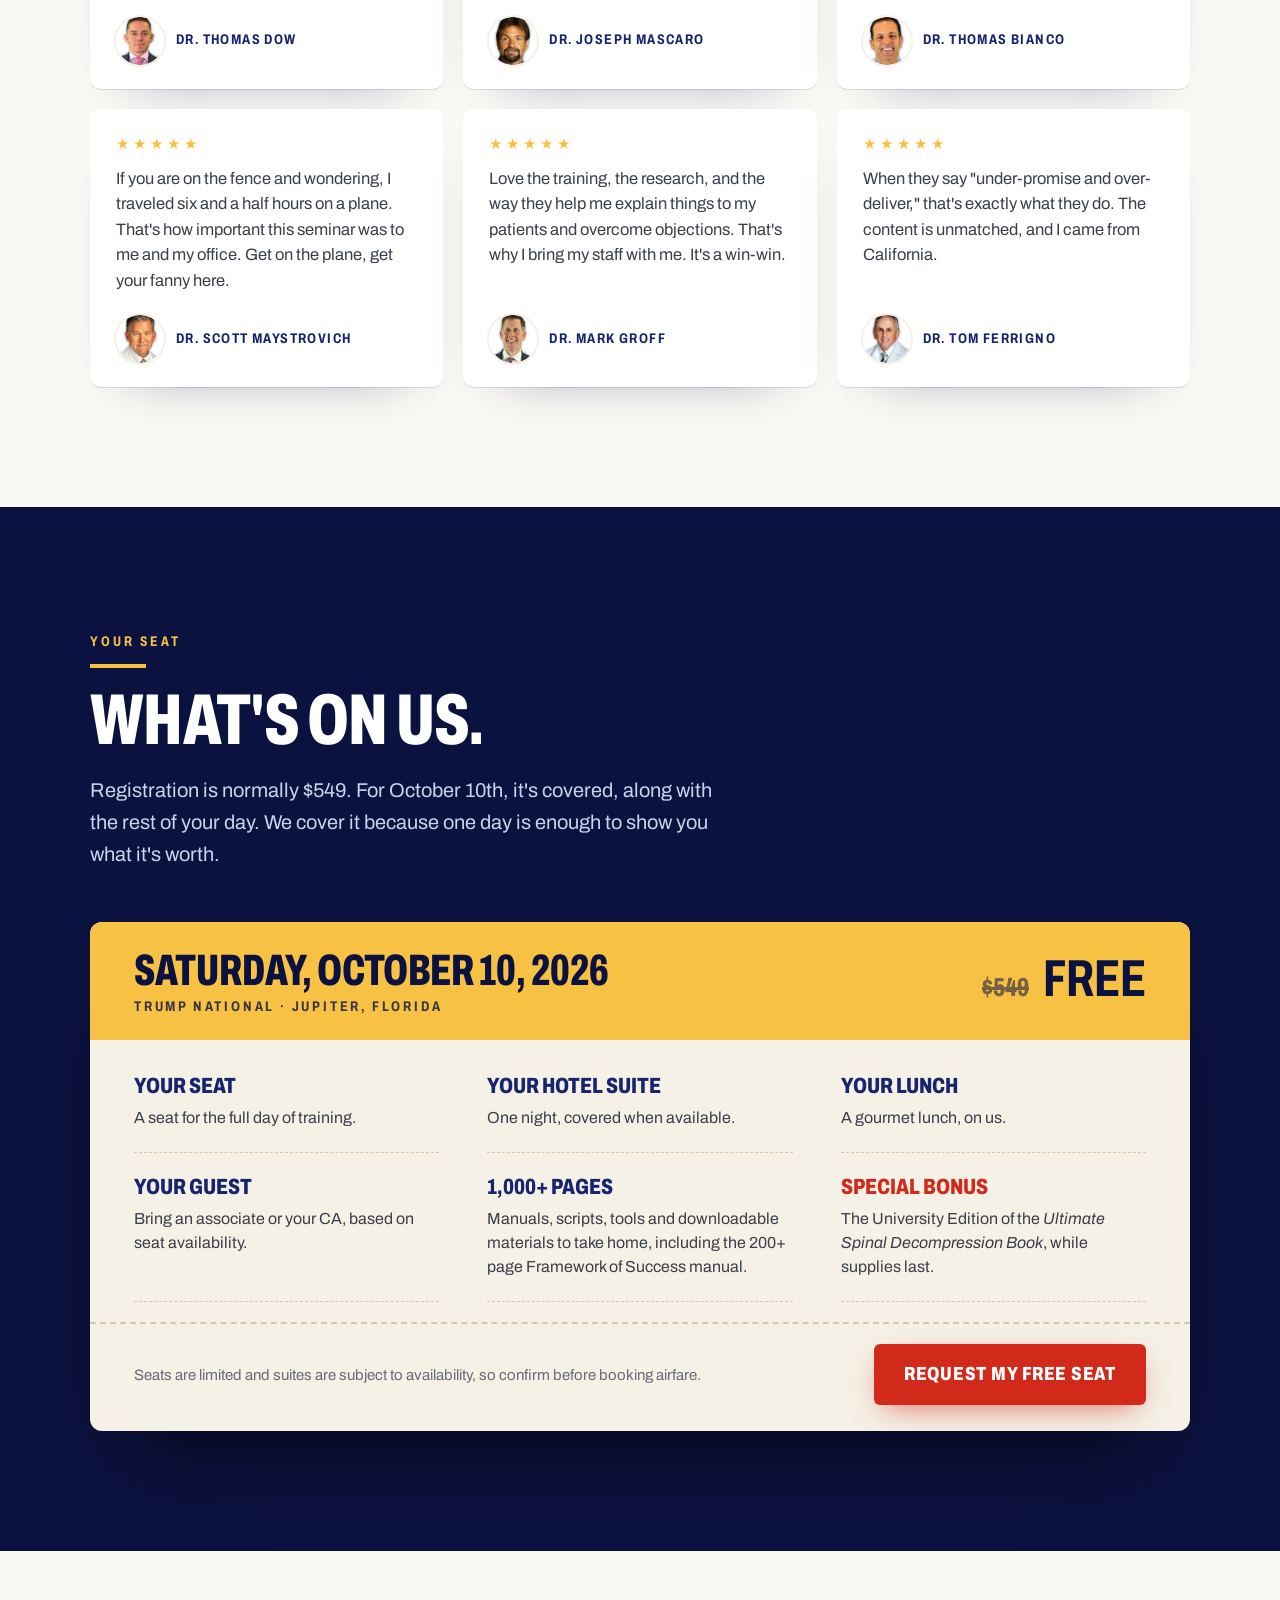
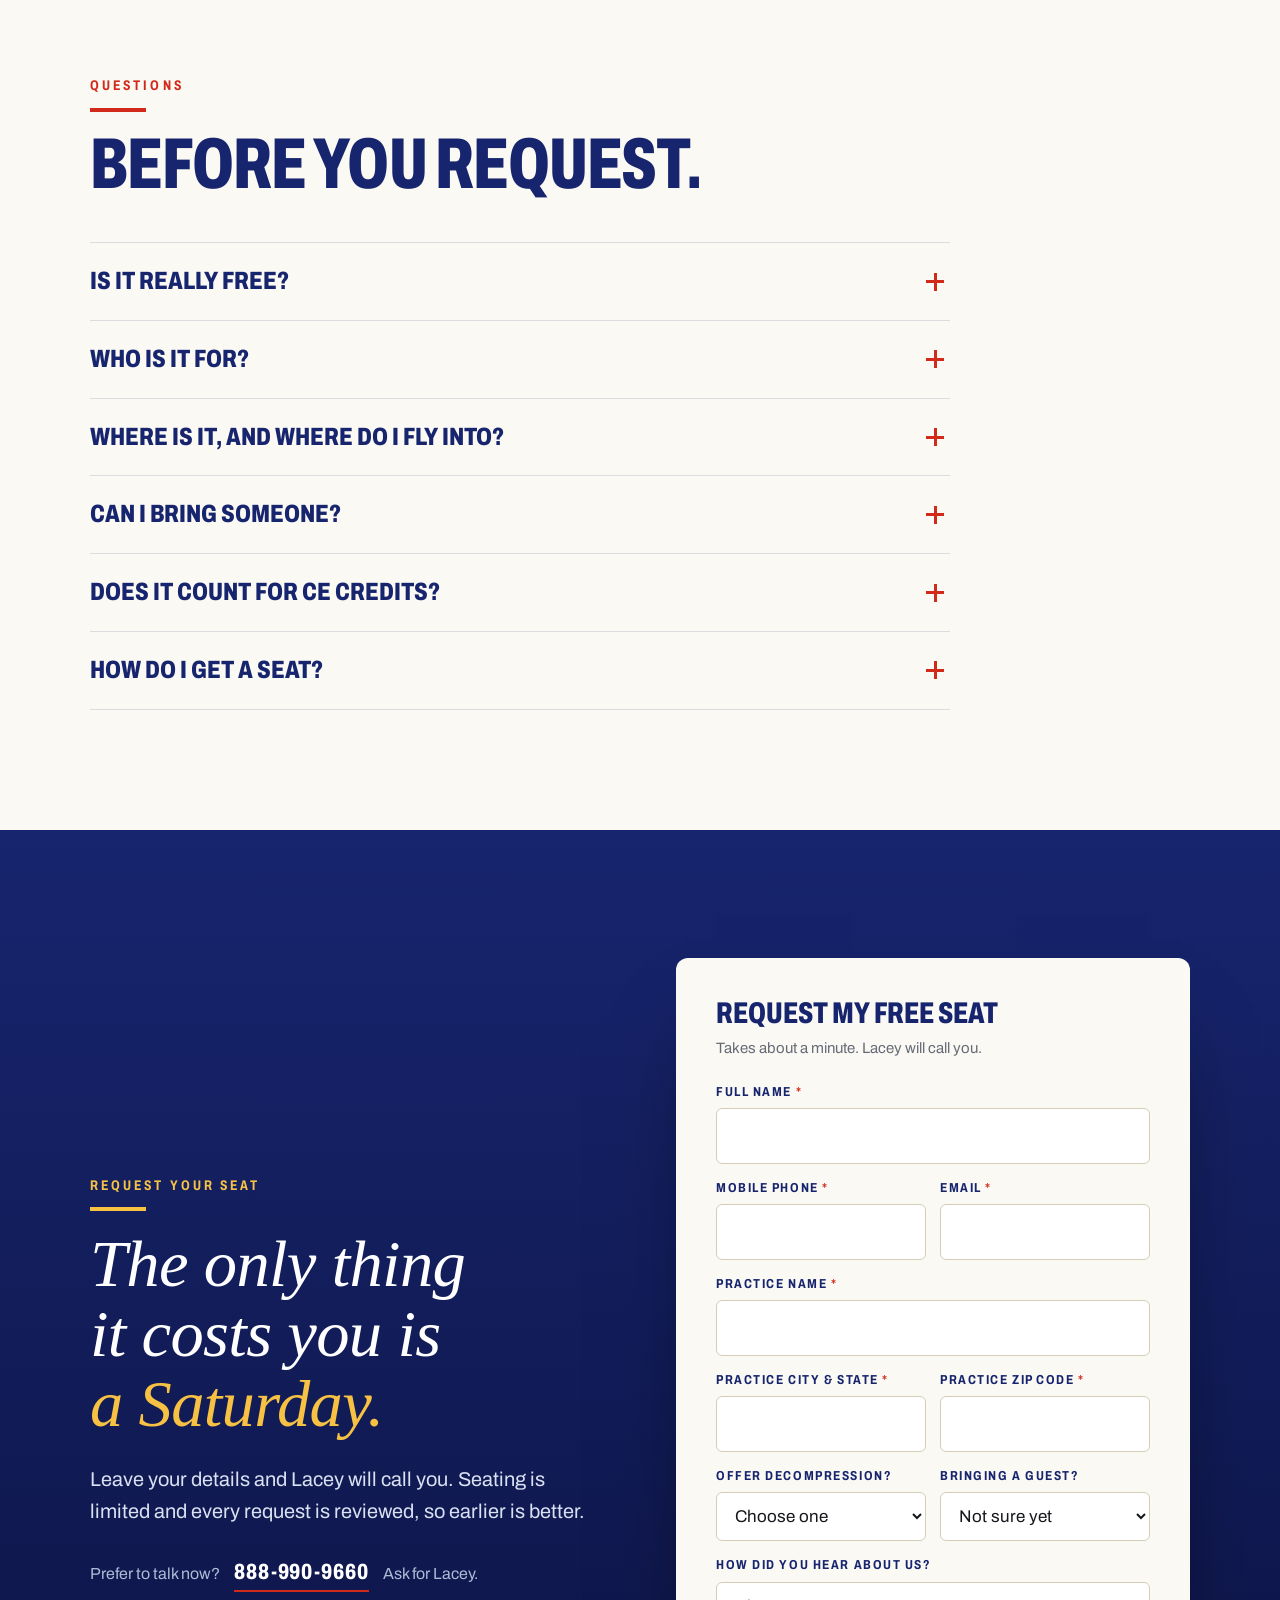
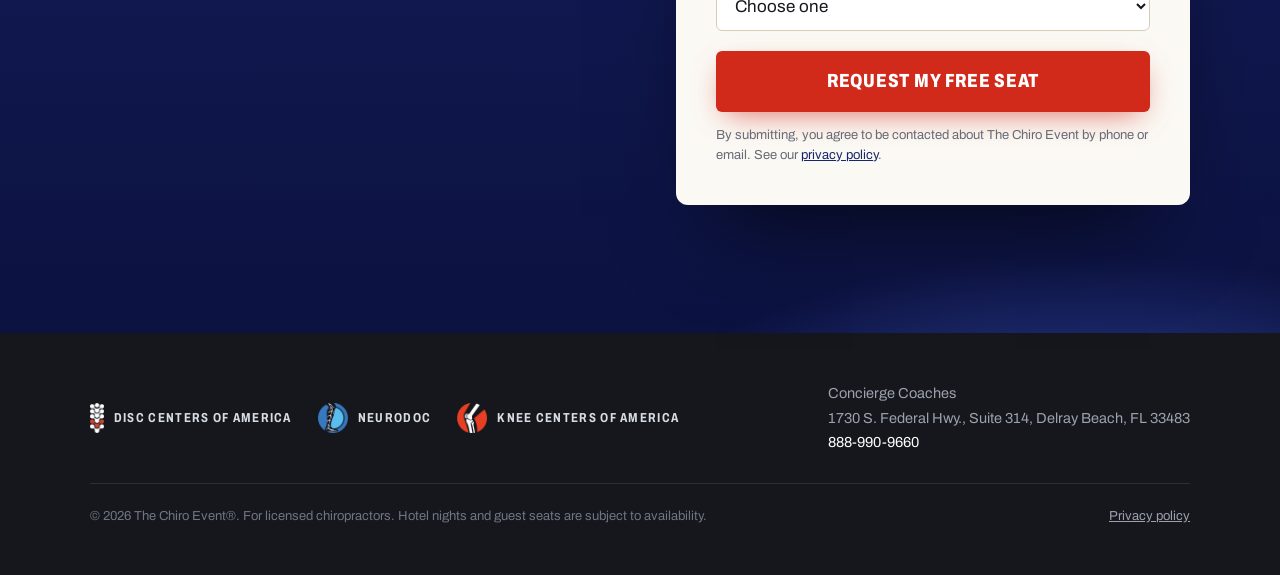
==== commit 48f0fb40: "Shorten decompression label so form rows align Co-Authored-By: Claude Opus 5.5 <noreply@anthropic.co" ====
--- a/b/index.html
+++ b/b/index.html
@@ -633,7 +633,7 @@
           <div class="field full"><label for="f-practice">Practice name <i>*</i></label><input id="f-practice" name="practice" autocomplete="organization" required></div>
           <div class="field"><label for="f-loc">Practice city &amp; state <i>*</i></label><input id="f-loc" name="location" autocomplete="address-level2" required></div>
           <div class="field"><label for="f-zip">Practice ZIP code <i>*</i></label><input id="f-zip" name="zip" inputmode="numeric" autocomplete="postal-code" maxlength="10" required></div>
-          <div class="field"><label for="f-decomp">Offer decompression now?</label><select id="f-decomp" name="decompression"><option value="">Choose one</option><option>Yes, we have a table</option><option>Not yet</option><option>Considering it</option></select></div>
+          <div class="field"><label for="f-decomp">Offer decompression?</label><select id="f-decomp" name="decompression"><option value="">Choose one</option><option>Yes, we have a table</option><option>Not yet</option><option>Considering it</option></select></div>
           <div class="field"><label for="f-guest">Bringing a guest?</label><select id="f-guest" name="guest"><option value="">Not sure yet</option><option>Yes</option><option>No</option></select></div>
           <div class="field full"><label for="f-source">How did you hear about us?</label><select id="f-source" name="source"><option value="">Choose one</option><option>Email</option><option>Instagram</option><option>Facebook</option><option>A colleague</option><option>Other</option></select></div>
           <div class="hp" aria-hidden="true"><label for="f-company">Company</label><input id="f-company" name="company" tabindex="-1" autocomplete="off"></div>
